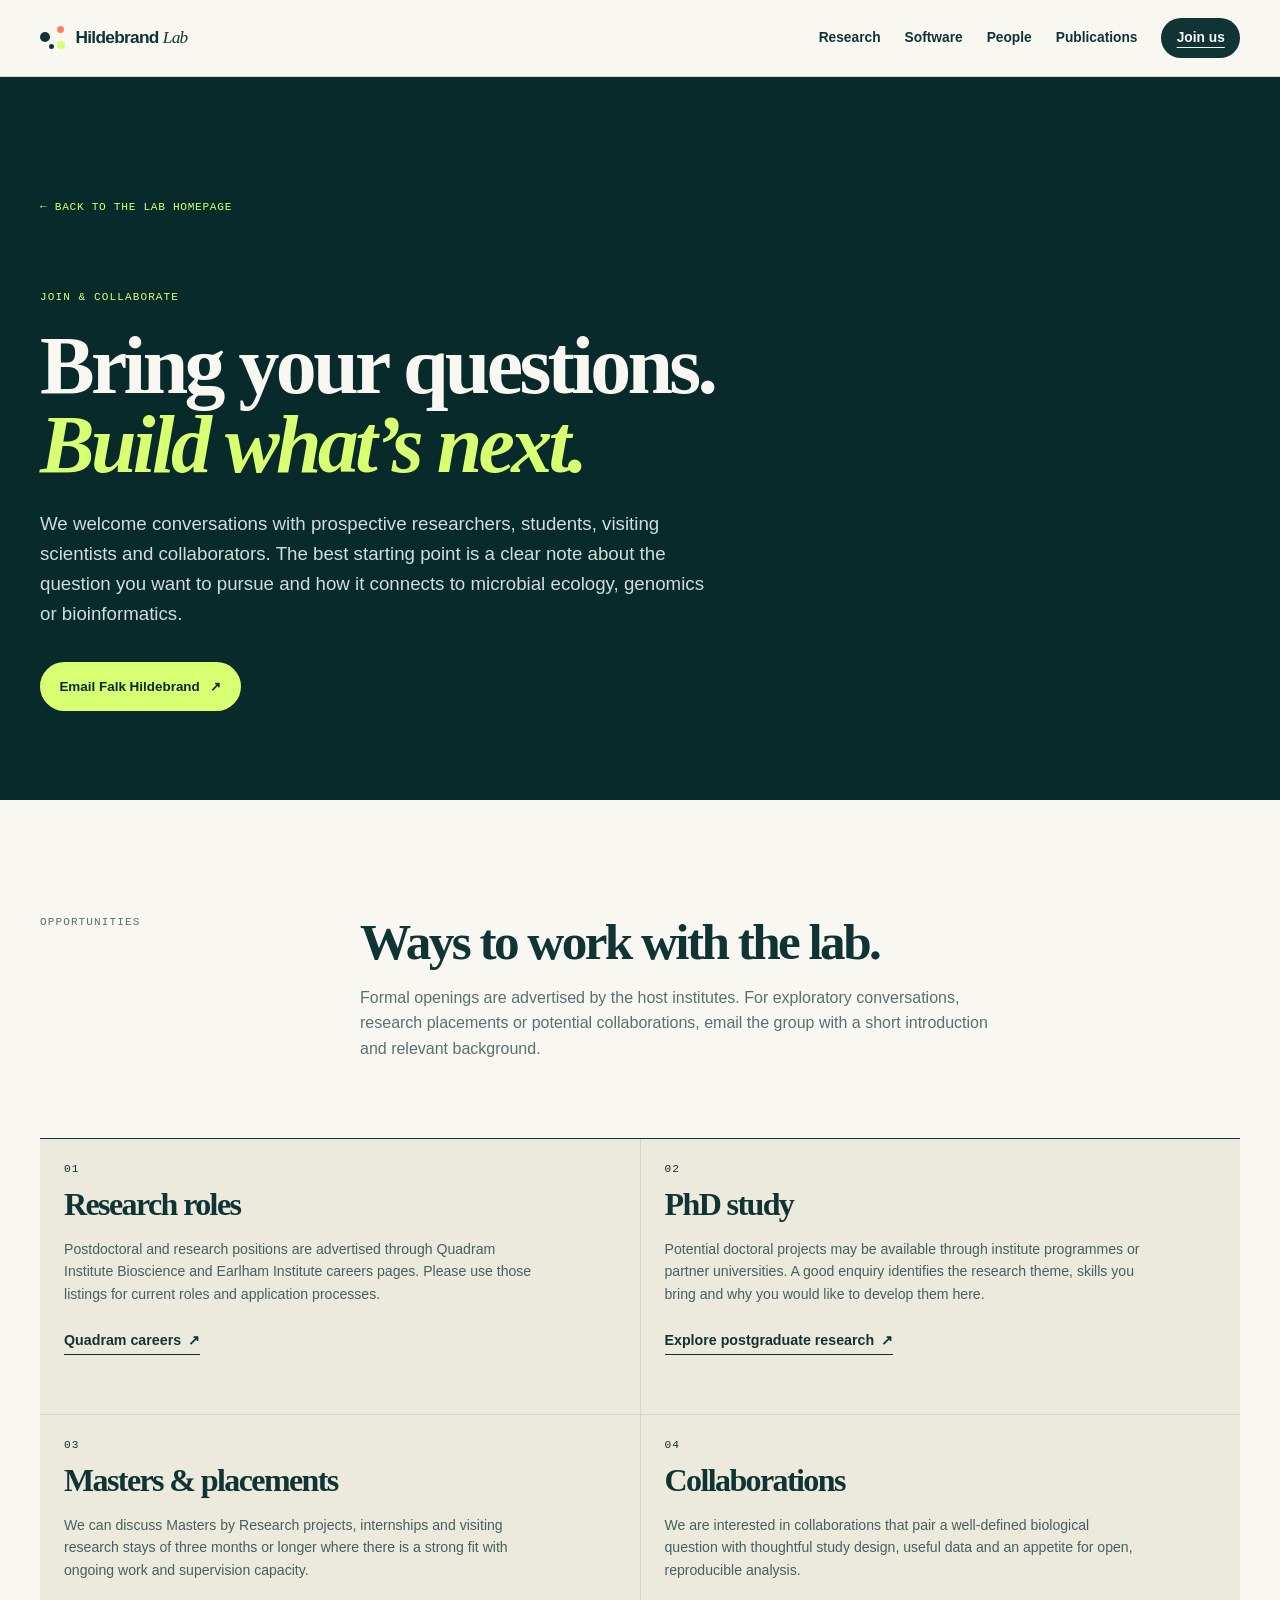
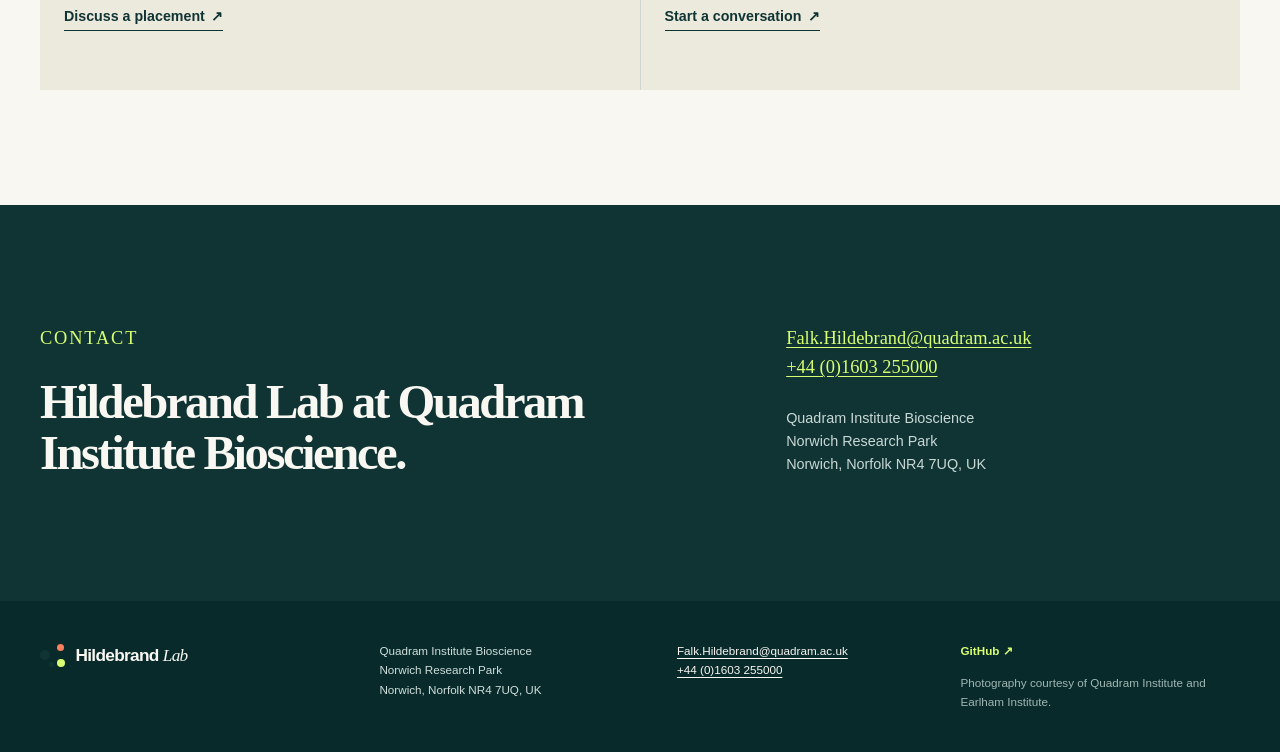
==== join-us.html @ 3f5632e3 "first" ====
<!doctype html>
<html lang="en">
  <head>
    <meta charset="utf-8" />
    <meta name="viewport" content="width=device-width, initial-scale=1" />
    <meta name="description" content="Opportunities and collaboration information for the Hildebrand Lab at Quadram Institute Bioscience." />
    <meta name="theme-color" content="#0b3434" />
    <meta property="og:title" content="Hildebrand Lab | Join us" />
    <meta property="og:description" content="Opportunities and collaboration information for the Hildebrand Lab at Quadram Institute Bioscience." />
    <meta property="og:type" content="website" />
    <meta property="og:image" content="assets/images/og.png" />
    <meta name="twitter:card" content="summary_large_image" />
    <title>Hildebrand Lab | Join us</title>
    <link rel="stylesheet" href="styles.css" />
    <script defer src="script.js"></script>
  </head>
  <body class="detail-page">
    <a class="skip-link" href="#main">Skip to content</a>

    <header class="site-header">
      <div class="shell header-inner">
        <a class="brand" href="index.html" aria-label="Hildebrand Lab, home"><span class="brand-mark" aria-hidden="true"><i></i><i></i><i></i><i></i></span><span>Hildebrand <em>Lab</em></span></a>
        <button class="menu-button" type="button" aria-expanded="false" aria-controls="site-nav"><span class="menu-open">Menu</span><span class="menu-close">Close</span></button>
        <nav class="site-nav" id="site-nav" aria-label="Main navigation"><a href="research.html">Research</a> <a href="software.html">Software</a> <a href="people.html">People</a> <a href="publications.html">Publications</a> <a class="nav-cta" href="join-us.html" aria-current="page">Join us</a></nav>
      </div>
    </header>
    <main id="main">
      <section class="detail-hero" id="top" aria-labelledby="join-page-title">
        <div class="shell"><a class="archive-back" href="index.html">← Back to the lab homepage</a><p class="eyebrow">Join &amp; collaborate</p><h1 id="join-page-title">Bring your questions. <span>Build what’s next.</span></h1><p class="archive-lede">We welcome conversations with prospective researchers, students, visiting scientists and collaborators. The best starting point is a clear note about the question you want to pursue and how it connects to microbial ecology, genomics or bioinformatics.</p><div class="detail-actions"><a class="button button-primary" href="mailto:Falk.Hildebrand@quadram.ac.uk">Email Falk Hildebrand <span aria-hidden="true">↗</span></a></div></div>
      </section>

      <section class="detail-section" aria-labelledby="opportunities-title">
        <div class="shell archive-intro"><p class="section-label">Opportunities</p><div><h2 id="opportunities-title">Ways to work with the lab.</h2><p>Formal openings are advertised by the host institutes. For exploratory conversations, research placements or potential collaborations, email the group with a short introduction and relevant background.</p></div></div>
        <div class="shell opportunity-grid">
          <article><p class="card-number">01</p><h2>Research roles</h2><p>Postdoctoral and research positions are advertised through Quadram Institute Bioscience and Earlham Institute careers pages. Please use those listings for current roles and application processes.</p><a class="text-link" href="https://quadram.ac.uk/careers/" target="_blank" rel="noreferrer">Quadram careers <span aria-hidden="true">↗</span></a></article>
          <article><p class="card-number">02</p><h2>PhD study</h2><p>Potential doctoral projects may be available through institute programmes or partner universities. A good enquiry identifies the research theme, skills you bring and why you would like to develop them here.</p><a class="text-link" href="https://www.earlham.ac.uk/study/postgraduate-research" target="_blank" rel="noreferrer">Explore postgraduate research <span aria-hidden="true">↗</span></a></article>
          <article><p class="card-number">03</p><h2>Masters &amp; placements</h2><p>We can discuss Masters by Research projects, internships and visiting research stays of three months or longer where there is a strong fit with ongoing work and supervision capacity.</p><a class="text-link" href="mailto:Falk.Hildebrand@quadram.ac.uk?subject=Research%20placement%20enquiry">Discuss a placement <span aria-hidden="true">↗</span></a></article>
          <article><p class="card-number">04</p><h2>Collaborations</h2><p>We are interested in collaborations that pair a well-defined biological question with thoughtful study design, useful data and an appetite for open, reproducible analysis.</p><a class="text-link" href="mailto:Falk.Hildebrand@quadram.ac.uk?subject=Collaboration%20enquiry">Start a conversation <span aria-hidden="true">↗</span></a></article>
        </div>
      </section>

      <section class="contact-section" aria-labelledby="contact-title"><div class="shell contact-layout"><div><p class="section-label">Contact</p><h2 id="contact-title">Hildebrand Lab at Quadram Institute Bioscience.</h2></div><div><p><a href="mailto:Falk.Hildebrand@quadram.ac.uk">Falk.Hildebrand@quadram.ac.uk</a><br /><a href="tel:+441603255000">+44 (0)1603 255000</a></p><address>Quadram Institute Bioscience<br />Norwich Research Park<br />Norwich, Norfolk NR4 7UQ, UK</address></div></div></section>
    </main>
    <footer class="site-footer">
      <div class="shell footer-grid">
        <a class="brand" href="index.html" aria-label="Hildebrand Lab, home"><span class="brand-mark" aria-hidden="true"><i></i><i></i><i></i><i></i></span><span>Hildebrand <em>Lab</em></span></a>
        <address>Quadram Institute Bioscience<br />Norwich Research Park<br />Norwich, Norfolk NR4 7UQ, UK</address>
        <div><a href="mailto:Falk.Hildebrand@quadram.ac.uk">Falk.Hildebrand@quadram.ac.uk</a><br /><a href="tel:+441603255000">+44 (0)1603 255000</a></div>
        <div class="footer-meta"><a href="https://github.com/hildebra" target="_blank" rel="noreferrer">GitHub ↗</a><span>Photography courtesy of Quadram Institute and Earlham Institute.</span></div>
      </div>
    </footer>
  </body>
</html>
---- styles.css ----
:root { --ink:#103434; --ink-deep:#082a2a; --paper:#f8f7f2; --lime:#d8ff72; --orange:#ff805e; --sand:#ece9dd; --line:rgba(16,52,52,.17); --muted:#587071; --serif: Georgia, 'Times New Roman', serif; --sans: Arial, Helvetica, sans-serif; --mono: 'Courier New', monospace; }
* { box-sizing:border-box; }
html { scroll-behavior:smooth; }
body { margin:0; background:var(--paper); color:var(--ink); font-family:var(--sans); font-size:16px; line-height:1.6; }
a { color:inherit; text-underline-offset:3px; }
img { display:block; max-width:100%; }
button { font:inherit; }
.shell { width:min(1200px, calc(100% - 64px)); margin-inline:auto; }
.skip-link { position:absolute; z-index:10; left:1rem; top:-4rem; background:var(--lime); color:var(--ink-deep); padding:.75rem 1rem; font-weight:700; }
.skip-link:focus { top:1rem; }
.site-header { position:sticky; top:0; z-index:4; background:rgba(248,247,242,.92); backdrop-filter:blur(12px); border-bottom:1px solid var(--line); }
.header-inner { min-height:76px; display:flex; align-items:center; justify-content:space-between; gap:1rem; }
.brand { display:inline-flex; align-items:center; gap:.65rem; text-decoration:none; font-weight:700; font-size:1.08rem; letter-spacing:-.04em; white-space:nowrap; }
.brand em { font-family:var(--serif); font-weight:500; }
.brand-mark { position:relative; display:block; width:25px; height:25px; }
.brand-mark i { position:absolute; display:block; border-radius:999px; background:var(--ink); }
.brand-mark i:nth-child(1) { width:10px; height:10px; left:0; top:7px; }.brand-mark i:nth-child(2) { width:7px; height:7px; right:1px; top:1px; background:var(--orange); }.brand-mark i:nth-child(3) { width:8px; height:8px; right:0; bottom:1px; background:var(--lime); }.brand-mark i:nth-child(4) { width:5px; height:5px; left:9px; bottom:1px; }
.site-nav { display:flex; align-items:center; gap:1.5rem; font-size:.86rem; font-weight:600; }
.site-nav a { text-decoration:none; }.site-nav a:not(.nav-cta):hover { text-decoration:underline; }
.nav-cta { background:var(--ink); color:var(--paper); padding:.55rem .95rem; border-radius:999px; }.nav-cta:hover { background:#1c5252; }
.menu-button { display:none; border:0; background:none; color:var(--ink); cursor:pointer; font-size:.82rem; font-weight:700; }.menu-close { display:none; }
.hero { position:relative; overflow:hidden; padding:clamp(4.25rem, 9vw, 8.6rem) 0 1.25rem; background:var(--ink-deep); color:var(--paper); }
.hero::before { content:""; position:absolute; width:45vw; height:45vw; max-width:680px; max-height:680px; top:-39vw; right:-14vw; border:1px solid rgba(216,255,114,.25); border-radius:50%; box-shadow:0 0 0 50px rgba(216,255,114,.04),0 0 0 100px rgba(216,255,114,.03),0 0 0 150px rgba(216,255,114,.02); }
.hero-grid { position:relative; display:grid; grid-template-columns:1.08fr .92fr; align-items:center; gap:clamp(2rem, 7vw, 7rem); }
.eyebrow,.section-label { margin:0; font:500 .69rem/1.3 var(--mono); letter-spacing:.1em; text-transform:uppercase; }.eyebrow { color:var(--lime); margin-bottom:1.35rem; }
h1,h2,h3,p { margin-top:0; }h1,h2,h3 { line-height:1.03; letter-spacing:-.045em; }
h1 { max-width:690px; margin-bottom:1.5rem; font:600 clamp(3rem, 5.7vw, 5.85rem)/.98 var(--serif); }h1 span { color:var(--lime); font-style:italic; }
.lede { max-width:620px; margin-bottom:2rem; color:#d0dddc; font-size:clamp(1rem,1.5vw,1.15rem); line-height:1.65; }
.button-row,.join-links { display:flex; flex-wrap:wrap; align-items:center; gap:1.25rem; }
.button { display:inline-flex; align-items:center; justify-content:center; gap:.65rem; min-height:48px; padding:.78rem 1.15rem; border:1px solid transparent; border-radius:999px; text-decoration:none; font-size:.84rem; font-weight:700; transition:transform .2s, background .2s, color .2s; }.button:hover { transform:translateY(-2px); }.button-primary { background:var(--lime); color:var(--ink-deep); }.button-primary:hover { background:#e4ff9d; }.button-dark { background:var(--ink); color:var(--paper); }.button-dark:hover { background:#1c5252; }.button-outline { border-color:var(--ink); color:var(--ink); }.button-outline:hover { background:var(--ink); color:var(--paper); }
.text-link { display:inline-flex; gap:.4rem; align-items:center; text-decoration:none; border-bottom:1px solid currentColor; padding-bottom:2px; font-size:.89rem; font-weight:700; }.text-link:hover { color:var(--orange); }
.hero-visual { position:relative; isolation:isolate; padding:0 2rem 2rem 0; }.hero-visual::before { content:""; position:absolute; z-index:-1; width:70%; height:70%; right:0; bottom:0; background:var(--orange); border-radius:50%; }.hero-visual img { width:100%; aspect-ratio:1/1; object-fit:cover; border-radius:50% 50% 50% 10%; filter:saturate(.75) contrast(1.08); }.image-caption { position:absolute; left:-.5rem; bottom:0; display:flex; align-items:center; gap:.4rem; max-width:208px; color:var(--paper); font:400 .65rem/1.35 var(--mono); text-transform:uppercase; letter-spacing:.07em; }.image-caption span { color:var(--lime); }
.hero-footer { position:relative; display:flex; justify-content:space-between; gap:1rem; padding-top:clamp(3rem,6vw,6rem); color:#b3c8c6; font:500 .61rem/1.3 var(--mono); letter-spacing:.09em; }
.section { padding:clamp(5rem, 10vw, 9rem) 0; }.intro { border-bottom:1px solid var(--line); }.intro-grid { display:grid; grid-template-columns:24% 1fr; gap:2rem; }.section-label { color:var(--muted); }.display-copy { max-width:970px; font:500 clamp(2rem,3.85vw,4.15rem)/1.12 var(--serif); letter-spacing:-.048em; }.intro .text-link { margin-top:.6rem; }
.section-heading { display:grid; grid-template-columns:1fr minmax(250px, .55fr); justify-content:space-between; align-items:end; gap:2rem; margin-bottom:3rem; }.section-heading h2,.software-intro h2,.publications-layout h2,.join-grid h2 { max-width:680px; margin:1rem 0 0; font:600 clamp(2.6rem,4.5vw,4.7rem)/1.02 var(--serif); }.section-heading > p { max-width:390px; margin-bottom:.3rem; color:var(--muted); }
.research-section { background:var(--sand); }.research-grid { display:grid; grid-template-columns:repeat(3,1fr); gap:1rem; }.research-card { min-height:360px; padding:1.5rem; border-radius:1px; overflow:hidden; color:var(--ink-deep); }.research-card h3 { max-width:230px; margin:2.75rem 0 1rem; font:600 2rem/1.03 var(--serif); }.research-card p:not(.card-number) { max-width:325px; font-size:.91rem; line-height:1.6; }.card-number { font:500 .7rem var(--mono); letter-spacing:.1em; }.research-card ul { margin:1.5rem 0 0; padding:0; list-style:none; font:500 .64rem/1.7 var(--mono); letter-spacing:.05em; text-transform:uppercase; }.research-card li { display:flex; align-items:center; gap:.5rem; }.research-card li::before { content:""; width:6px; height:6px; flex:0 0 auto; border-radius:50%; background:currentColor; }.diversity { background:var(--lime); }.evolution { background:var(--orange); }.communities { background:var(--ink); color:var(--paper); }.communities .card-number { color:var(--lime); }.definition { display:flex; gap:1rem; max-width:875px; margin:4rem auto 0; padding:2rem 0 0; border-top:1px solid var(--line); }.definition-mark { color:var(--orange); font:600 4.5rem/.6 var(--serif); }.definition p { margin:0; font:500 1.17rem/1.55 var(--serif); }.definition strong { color:#bd4d33; }
.software-section { background:var(--paper); }.software-layout { display:grid; grid-template-columns:.72fr 1.28fr; gap:clamp(3rem,8vw,9rem); align-items:start; }.software-intro { position:sticky; top:110px; }.software-intro > p:not(.section-label) { max-width:355px; color:var(--muted); margin:1.25rem 0 2rem; }.tool-list { border-top:1px solid var(--ink); }.tool { display:grid; grid-template-columns:48px 1fr auto; gap:1rem; align-items:center; padding:1.3rem .25rem; border-bottom:1px solid var(--line); text-decoration:none; transition:padding .2s, background .2s; }.tool:hover { padding-inline:.8rem; background:#eeeee7; }.tool-index { align-self:start; padding-top:.2rem; color:var(--muted); font:400 .65rem var(--mono); }.tool strong,.tool small { display:block; }.tool strong { font:600 1.35rem/1.15 var(--serif); }.tool small { margin-top:.25rem; color:var(--muted); font-size:.78rem; }.tool b { font-size:1rem; font-weight:500; }
.people-section { background:var(--ink); color:var(--paper); }.people-section .section-label { color:var(--lime); }.people-heading > p { color:#b6ceca; }.people-feature { display:grid; grid-template-columns:minmax(220px,.38fr) 1fr; gap:clamp(2rem,5vw,5rem); align-items:center; max-width:840px; margin:1rem auto 4rem; }.people-feature img { width:min(100%,285px); aspect-ratio:1; object-fit:cover; border-radius:50%; filter:saturate(.75); }.people-feature h3 { margin:1rem 0; font:600 clamp(2.1rem,3.5vw,3.5rem) var(--serif); }.people-feature p:not(.section-label) { max-width:545px; color:#d2e0de; }.people-feature .text-link { color:var(--lime); }.team-grid { display:grid; grid-template-columns:repeat(3,1fr); border-top:1px solid rgba(255,255,255,.25); }.team-grid article { padding:1.45rem 1.25rem 1.5rem 0; border-bottom:1px solid rgba(255,255,255,.2); }.team-grid article:not(:nth-child(3n+1)) { padding-left:1.25rem; border-left:1px solid rgba(255,255,255,.2); }.team-grid h3 { margin-bottom:.5rem; color:var(--lime); font:600 1.23rem/1.13 var(--serif); }.team-grid p { margin:0; color:#c9d7d5; font-size:.79rem; line-height:1.55; }.people-note { margin:2rem 0 0; color:#a8bfbd; font-size:.75rem; }.people-note a { color:var(--lime); }
.publications-section { background:var(--paper); }.publications-layout { display:grid; grid-template-columns:.68fr 1.32fr; gap:clamp(3rem,9vw,10rem); }.muted { max-width:310px; color:var(--muted); }.publications-layout .button { margin-top:1.35rem; }.publication-list { list-style:none; margin:0; padding:0; border-top:1px solid var(--ink); }.publication-list li { display:grid; grid-template-columns:55px 1fr; gap:.5rem; padding:1.35rem 0; border-bottom:1px solid var(--line); }.publication-list span { padding-top:.22rem; color:var(--muted); font:400 .67rem var(--mono); }.publication-list a { position:relative; padding-right:1.75rem; text-decoration:none; font:500 1.05rem/1.45 var(--serif); }.publication-list a:hover { color:#c65336; }.publication-list em { color:var(--muted); font-style:italic; }.publication-list b { position:absolute; right:0; color:var(--orange); font:500 1rem var(--sans); }
.join-section { padding:clamp(4rem,8vw,7rem) 0; background:var(--lime); }.join-grid { display:grid; grid-template-columns:1fr 1fr; gap:3rem; }.join-grid h2 { max-width:520px; }.join-grid > div:nth-child(2)>p:first-child { max-width:460px; font:500 1.25rem/1.5 var(--serif); }.join-links { margin:1.7rem 0; }.join-links .text-link { color:var(--ink); }.join-small { max-width:510px; margin-bottom:0; font-size:.78rem; line-height:1.6; }.join-small a { font-weight:700; }
.site-footer { padding:2.5rem 0; background:var(--ink-deep); color:#d0dfdc; }.site-footer .brand { color:var(--paper); }.footer-grid { display:grid; grid-template-columns:1.1fr .95fr .9fr 1fr; align-items:start; gap:2rem; font-size:.73rem; line-height:1.65; }.footer-grid address { font-style:normal; }.footer-grid a { color:var(--paper); }.footer-meta { display:flex; flex-direction:column; gap:.8rem; color:#a1b7b3; }.footer-meta a { color:var(--lime); font-weight:700; text-decoration:none; }
@media (max-width: 800px) { .shell{width:min(100% - 40px, 650px)}.header-inner{min-height:67px}.menu-button{display:block}.site-nav{display:none;position:absolute;top:67px;left:0;right:0;padding:1.25rem calc((100% - min(100% - 40px, 650px))/2) 1.65rem;background:var(--paper);border-bottom:1px solid var(--line);box-shadow:0 12px 16px rgba(8,42,42,.08);flex-direction:column;align-items:flex-start;gap:1rem}.site-nav.is-open{display:flex}.site-nav .nav-cta{margin-top:.3rem}.menu-button[aria-expanded="true"] .menu-open{display:none}.menu-button[aria-expanded="true"] .menu-close{display:inline}.hero{padding-top:4rem}.hero-grid,.intro-grid,.software-layout,.publications-layout,.join-grid{grid-template-columns:1fr}.hero-grid{gap:3rem}.hero-visual{max-width:440px;justify-self:center;width:85%;}.hero-footer{display:grid;grid-template-columns:1fr 1fr;gap:.8rem;padding-top:3rem}.intro-grid{gap:1.5rem}.section-heading{grid-template-columns:1fr;gap:1rem;margin-bottom:2.3rem}.research-grid{grid-template-columns:1fr}.research-card{min-height:0}.research-card h3{margin-top:1.7rem}.software-intro{position:static}.team-grid{grid-template-columns:1fr 1fr}.team-grid article:not(:nth-child(3n+1)){padding-left:0;border-left:0}.team-grid article:nth-child(even){padding-left:1rem;border-left:1px solid rgba(255,255,255,.2)}.people-feature{grid-template-columns:150px 1fr;gap:1.5rem}.footer-grid{grid-template-columns:1fr 1fr}.definition{margin-top:3rem}.publications-layout{gap:2.5rem} }
@media (max-width: 500px) { body{font-size:15px}.shell{width:calc(100% - 32px)}.hero{padding-top:3.1rem}h1{font-size:3rem}.hero-visual{width:100%;padding-right:1rem}.hero-footer{grid-template-columns:1fr}.section{padding:4.3rem 0}.display-copy{font-size:2rem}.people-feature{grid-template-columns:1fr}.people-feature img{width:155px}.team-grid{grid-template-columns:1fr}.team-grid article:nth-child(even){padding-left:0;border-left:0}.publication-list li{grid-template-columns:43px 1fr}.publication-list a{font-size:1rem}.footer-grid{grid-template-columns:1fr;gap:1rem}.join-grid{gap:1.5rem} }
@media (prefers-reduced-motion: reduce) { html{scroll-behavior:auto}.button,.tool{transition:none} }


/* Publication archive */
.publication-actions { display:flex; flex-wrap:wrap; align-items:center; gap:1.25rem; margin-top:1.35rem; }
.publication-actions .button { margin-top:0; }
.archive-hero { padding:clamp(4.4rem,9vw,8rem) 0 clamp(3.5rem,7vw,6.3rem); background:var(--ink-deep); color:var(--paper); }
.archive-back { display:inline-flex; margin-bottom:clamp(3rem,6vw,5rem); color:var(--lime); font:500 .7rem var(--mono); letter-spacing:.06em; text-decoration:none; text-transform:uppercase; }
.archive-back:hover { color:var(--paper); }
.archive-hero h1 { max-width:810px; margin:0 0 1.5rem; font:600 clamp(3.2rem,6.4vw,6.5rem)/.97 var(--serif); }
.archive-hero h1 span { color:var(--lime); font-style:italic; }
.archive-lede { max-width:665px; color:#cfdddb; font-size:clamp(1rem,1.55vw,1.17rem); }
.archive-stats { display:flex; flex-wrap:wrap; gap:2.2rem; margin-top:3rem; padding-top:1.2rem; border-top:1px solid rgba(255,255,255,.25); color:#bbcfcc; font:500 .68rem var(--mono); letter-spacing:.08em; text-transform:uppercase; }
.archive-stats b { display:block; margin-bottom:.15rem; color:var(--lime); font:600 1.45rem var(--serif); letter-spacing:0; }
.archive-section { padding-top:clamp(4.5rem,8vw,7rem); }
.archive-intro { display:grid; grid-template-columns:24% 1fr; gap:2rem; margin-bottom:clamp(3rem,6vw,5rem); }
.archive-intro h2 { max-width:780px; margin:0 0 1rem; font:600 clamp(2.4rem,4vw,4.1rem)/1.04 var(--serif); letter-spacing:-.05em; }
.archive-intro div > p { max-width:635px; margin:0; color:var(--muted); }
.archive-list { display:grid; grid-template-columns:repeat(2,minmax(0,1fr)); gap:1.2rem; }
.publication-card { display:grid; grid-template-columns:155px 1fr; gap:1.35rem; align-items:start; min-height:265px; padding:1.25rem; background:#efeee6; border-top:2px solid var(--ink); }
.publication-content h2 { margin:.65rem 0 .6rem; font:600 clamp(1.35rem,2.1vw,1.8rem)/1.13 var(--serif); letter-spacing:-.04em; }
.publication-content h2 a { text-decoration:none; }.publication-content h2 a:hover { color:#b94f36; }.publication-content h2 b { color:var(--orange); font:500 .86em var(--sans); }
.pub-kicker { margin:0; color:var(--muted); font:500 .61rem/1.4 var(--mono); letter-spacing:.07em; text-transform:uppercase; }.pub-kicker span { color:#bd4e35; }
.pub-authors { margin:0 0 .6rem; color:#4e6565; font-size:.72rem; line-height:1.45; }.publication-content > p:last-child { margin-bottom:0; font-size:.78rem; line-height:1.58; }
.concept { position:relative; display:flex; align-items:center; justify-content:center; min-height:200px; overflow:hidden; background:var(--ink); color:var(--paper); isolation:isolate; }.concept::before,.concept::after,.concept span { content:""; position:absolute; display:block; }.concept figcaption { position:absolute; z-index:3; left:.65rem; right:.65rem; bottom:.55rem; color:#c6d8d5; font:500 .53rem/1.35 var(--mono); letter-spacing:.04em; text-align:center; text-transform:uppercase; }.concept-signatures::before { width:105px; height:105px; border-radius:50%; border:1px solid var(--lime); box-shadow:25px -34px 0 -9px var(--orange),-43px 28px 0 -18px var(--lime); }.concept-signatures::after { width:2px; height:112px; background:var(--lime); transform:rotate(45deg); }.concept-signatures span { width:19px; height:19px; border-radius:50%; background:var(--lime); }.concept-signatures span:nth-of-type(1){transform:translate(-35px,-28px)}.concept-signatures span:nth-of-type(2){transform:translate(34px,-18px);background:var(--orange)}.concept-signatures span:nth-of-type(3){transform:translate(18px,37px);background:#8fc9c0}.concept-signatures span:nth-of-type(4){transform:translate(-36px,31px);background:#f8f7f2}
.concept-taxonomy::before { width:85px; height:2px; background:var(--lime); box-shadow:0 -27px 0 var(--orange),0 27px 0 #8fc9c0,0 54px 0 #f8f7f2; }.concept-taxonomy::after { width:2px; height:145px; background:rgba(255,255,255,.35); }.concept-taxonomy span { width:13px; height:13px; border-radius:50%; background:var(--paper); transform:translateX(-35px); }.concept-taxonomy span:nth-of-type(2){transform:translate(-12px,-27px);background:var(--orange)}.concept-taxonomy span:nth-of-type(3){transform:translate(18px,27px);background:var(--lime)}.concept-taxonomy span:nth-of-type(4){transform:translate(38px,54px);background:#8fc9c0}
.concept-adhesion::before { width:95px; height:50px; border-radius:50px; background:var(--orange); transform:rotate(-18deg); }.concept-adhesion::after { width:130px; height:1px; background:var(--lime); transform:rotate(12deg); box-shadow:0 24px 0 rgba(216,255,114,.7),0 -24px 0 rgba(216,255,114,.5); }.concept-adhesion span { width:9px; height:9px; border-radius:50%; background:var(--paper); }.concept-adhesion span:nth-of-type(1){transform:translate(-10px,-11px)}.concept-adhesion span:nth-of-type(2){transform:translate(12px,3px)}.concept-adhesion span:nth-of-type(3){transform:translate(-34px,9px)}
.concept-network::before { width:100px; height:100px; border:1px solid rgba(216,255,114,.55); border-radius:50%; }.concept-network::after { width:116px; height:2px; background:var(--orange); transform:rotate(-35deg); box-shadow:0 0 0 0 var(--orange); }.concept-network span { width:20px; height:20px; border-radius:50%; background:var(--lime); }.concept-network span:nth-of-type(1){transform:translate(-42px,-35px)}.concept-network span:nth-of-type(2){transform:translate(41px,-22px);background:var(--orange)}.concept-network span:nth-of-type(3){transform:translate(-16px,39px);background:#8fc9c0}.concept-network span:nth-of-type(4){transform:translate(39px,40px);background:var(--paper)}
.concept-guilds::before { width:106px; height:106px; border:1px solid rgba(255,255,255,.35); border-radius:50%; }.concept-guilds span { width:32px; height:32px; border-radius:50%; background:var(--lime); }.concept-guilds span:nth-of-type(1){transform:translate(-35px,-24px)}.concept-guilds span:nth-of-type(2){transform:translate(29px,-29px);background:var(--orange)}.concept-guilds span:nth-of-type(3){transform:translate(-34px,33px);background:#8fc9c0}.concept-guilds span:nth-of-type(4){transform:translate(32px,30px);background:var(--paper)}.concept-guilds span:nth-of-type(5){transform:translate(0,3px);background:#f7c663}
.concept-pipeline::before { width:138px; height:2px; background:var(--lime); }.concept-pipeline::after { right:21px; border:8px solid transparent; border-left-color:var(--lime); }.concept-pipeline span { width:22px; height:22px; background:var(--orange); }.concept-pipeline span:nth-of-type(1){transform:translate(-47px);border-radius:50%}.concept-pipeline span:nth-of-type(2){transform:translate(-15px);background:#8fc9c0}.concept-pipeline span:nth-of-type(3){transform:translate(18px);border-radius:50%;background:var(--paper)}.concept-pipeline span:nth-of-type(4){transform:translate(48px);background:var(--lime)}
.concept-resolution::before { width:122px; height:122px; border:1px solid var(--lime); border-radius:50%; box-shadow:0 0 0 18px transparent,0 0 0 19px rgba(216,255,114,.5),0 0 0 38px transparent,0 0 0 39px rgba(216,255,114,.22); }.concept-resolution::after { width:16px; height:16px; border-radius:50%; background:var(--orange); }.concept-resolution span { width:7px; height:7px; border-radius:50%; background:var(--paper); }.concept-resolution span:nth-of-type(1){transform:translate(-39px,-17px)}.concept-resolution span:nth-of-type(2){transform:translate(33px,20px);background:var(--lime)}.concept-resolution span:nth-of-type(3){transform:translate(12px,-40px);background:#8fc9c0}
.concept-dispersal::before { width:135px; height:1px; background:var(--lime); transform:rotate(-26deg); box-shadow:0 26px 0 rgba(216,255,114,.6); }.concept-dispersal::after { width:18px; height:18px; border:6px solid var(--orange); border-radius:50%; transform:translate(-38px,-27px); }.concept-dispersal span { width:20px; height:20px; border:5px solid var(--paper); border-radius:50%; }.concept-dispersal span:nth-of-type(1){transform:translate(35px,-31px)}.concept-dispersal span:nth-of-type(2){transform:translate(-26px,25px);border-color:var(--lime)}.concept-dispersal span:nth-of-type(3){transform:translate(47px,30px);border-color:#8fc9c0}.concept-dispersal span:nth-of-type(4){transform:translate(-55px,-4px);border-color:#f7c663}
.concept-lifespan::before { width:130px; height:61px; border:2px solid var(--lime); border-left:0; border-bottom:0; border-radius:0 80px 0 0; transform:translate(-8px,10px) rotate(-8deg); }.concept-lifespan::after { width:145px; height:1px; background:rgba(255,255,255,.5); transform:translateY(37px); }.concept-lifespan span { width:9px; height:9px; border-radius:50%; background:var(--orange); }.concept-lifespan span:nth-of-type(1){transform:translate(-52px,34px)}.concept-lifespan span:nth-of-type(2){transform:translate(-4px,3px);background:var(--lime)}.concept-lifespan span:nth-of-type(3){transform:translate(54px,-28px);background:#8fc9c0}
.concept-bag::before { width:42px; height:42px; border-radius:50%; background:var(--orange); box-shadow:-44px -26px 0 -5px var(--lime),-46px 29px 0 -7px #8fc9c0; transform:translate(-31px); }.concept-bag::after { width:2px; height:113px; background:var(--paper); }.concept-bag span { width:31px; height:31px; border:2px solid var(--lime); border-radius:8px; }.concept-bag span:nth-of-type(1){transform:translate(38px,-34px)}.concept-bag span:nth-of-type(2){transform:translate(39px,5px);border-color:var(--orange)}.concept-bag span:nth-of-type(3){transform:translate(39px,43px);border-color:#8fc9c0}
.archive-cta { padding:clamp(4rem,7vw,6.5rem) 0; background:var(--lime); color:var(--ink-deep); }.archive-cta-layout { display:grid; grid-template-columns:1fr 1fr; gap:3rem; }.archive-cta h2 { max-width:510px; margin:1rem 0 0; font:600 clamp(2.35rem,4vw,4rem)/1.03 var(--serif); letter-spacing:-.05em; }.archive-cta-layout > div:last-child > p { max-width:465px; font:500 1.12rem/1.55 var(--serif); }.archive-cta .button { margin-top:.7rem; }
@media (max-width: 950px) { .archive-list { grid-template-columns:1fr; }.publication-card { grid-template-columns:180px 1fr; }.concept { min-height:220px; } }
@media (max-width: 800px) { .archive-intro,.archive-cta-layout { grid-template-columns:1fr; }.archive-intro { gap:1.4rem; }.archive-cta-layout { gap:1.5rem; }.publication-card { grid-template-columns:145px 1fr; min-height:0; }.concept { min-height:200px; } }
@media (max-width: 560px) { .archive-stats { gap:1rem 1.5rem; }.publication-card { grid-template-columns:1fr; }.concept { min-height:180px; }.publication-content h2 { font-size:1.55rem; }.publication-actions { align-items:flex-start; flex-direction:column; gap:1rem; } }

/* Detail pages and portrait-led people section */
.site-nav a[aria-current="page"] { text-decoration:underline; text-decoration-thickness:1px; text-underline-offset:5px; }
.section-more { display:inline-flex; align-items:center; gap:.45rem; margin-top:1.65rem; color:var(--ink); font:700 .81rem var(--sans); text-decoration:none; border-bottom:1px solid currentColor; padding-bottom:2px; }
.section-more:hover { color:#bd4e35; }
.research-card { display:block; text-decoration:none; transition:transform .2s, box-shadow .2s; }
.research-card:hover { transform:translateY(-4px); box-shadow:0 9px 0 rgba(8,42,42,.13); }
.people-section .team-grid { grid-template-columns:repeat(5, minmax(0,1fr)); gap:1px; border:0; background:rgba(255,255,255,.24); }
.people-section .member-card { display:flex; flex-direction:column; padding:0; border:0; background:var(--ink-deep); min-width:0; }
.people-section .member-card:not(:nth-child(3n+1)) { padding-left:0; border-left:0; }
.member-card img { width:100%; aspect-ratio:1/.92; object-fit:cover; object-position:center top; filter:saturate(.78) contrast(1.02); }
.member-card > div { display:flex; min-height:145px; flex-direction:column; padding:1rem .9rem 1.15rem; }
.people-section .member-card h3 { margin:.38rem 0 .52rem; color:var(--paper); font:600 1.24rem/1.05 var(--serif); }
.people-section .member-card p { margin:0; color:#c9d7d5; font-size:.75rem; line-height:1.5; }
.member-card .member-role { color:var(--lime); font:500 .58rem/1.3 var(--mono); letter-spacing:.08em; text-transform:uppercase; }
.people-section .member-card.is-pi .member-role { color:var(--orange); }
.people-footer { display:flex; align-items:flex-start; justify-content:space-between; gap:2rem; margin-top:1.4rem; }
.people-footer .section-more { margin-top:.35rem; color:var(--lime); }
.people-note { max-width:485px; margin:0; text-align:right; }
.detail-hero { padding:clamp(4.4rem,9vw,8rem) 0 clamp(3.8rem,7vw,6.4rem); background:var(--ink-deep); color:var(--paper); }
.detail-hero h1 { max-width:825px; margin:0 0 1.5rem; font:600 clamp(3.2rem,6.4vw,6.5rem)/.97 var(--serif); }
.detail-hero h1 span { color:var(--lime); font-style:italic; }
.detail-jump { display:flex; flex-wrap:wrap; gap:.65rem; margin-top:2.25rem; }
.detail-jump a { border:1px solid rgba(255,255,255,.35); border-radius:999px; color:var(--paper); padding:.48rem .78rem; font:600 .69rem var(--mono); letter-spacing:.04em; text-decoration:none; text-transform:uppercase; }
.detail-jump a:hover { background:var(--lime); border-color:var(--lime); color:var(--ink-deep); }
.detail-actions { margin-top:2.1rem; }
.detail-section { padding:clamp(4.7rem,9vw,7.8rem) 0; }
.detail-overview { background:var(--sand); }
.detail-split { display:grid; grid-template-columns:1fr minmax(290px,.82fr); align-items:center; gap:clamp(2.5rem,7vw,7rem); }
.detail-split h2,.theme-layout h2,.tool-detail-card h2,.opportunity-grid h2,.contact-layout h2 { margin:1rem 0 1.2rem; font:600 clamp(2.3rem,3.8vw,3.8rem)/1.05 var(--serif); letter-spacing:-.05em; }
.detail-split > div > p:not(.section-label) { max-width:620px; color:#3f5d5d; }
.detail-image { position:relative; margin:0; padding:0 1.1rem 1.1rem 0; }
.detail-image::after { content:""; position:absolute; z-index:0; right:0; bottom:0; width:73%; height:74%; background:var(--orange); }
.detail-image img { position:relative; z-index:1; width:100%; min-height:280px; object-fit:cover; background:var(--ink); }
.detail-image figcaption { position:relative; z-index:1; margin-top:.8rem; color:var(--muted); font:500 .64rem/1.4 var(--mono); letter-spacing:.04em; }
.theme-section { scroll-margin-top:76px; }
.theme-diversity { background:var(--lime); }.theme-evolution { background:var(--orange); }.theme-communities { background:var(--ink); color:var(--paper); }
.theme-layout { display:grid; grid-template-columns:90px minmax(0,1fr) minmax(205px,.36fr); gap:clamp(1.5rem,4vw,4rem); align-items:start; }
.theme-number { padding-top:.15rem; font:500 1rem var(--mono); }.theme-communities .theme-number,.theme-communities .section-label { color:var(--lime); }
.theme-layout h2 { max-width:660px; }
.theme-layout > div:nth-child(2) > p:not(.section-label) { max-width:675px; }
.theme-aside { margin-top:1rem; padding-top:1rem; border-top:1px solid currentColor; }
.theme-aside h3 { margin:0 0 .9rem; font:600 1.05rem var(--sans); letter-spacing:-.025em; }.theme-aside ul { margin:0; padding:0; list-style:none; }.theme-aside li { padding:.48rem 0; border-bottom:1px solid rgba(16,52,52,.25); font-size:.79rem; }.theme-communities .theme-aside li { border-color:rgba(255,255,255,.25); }
.tool-detail-grid { display:grid; grid-template-columns:repeat(2,minmax(0,1fr)); gap:1px; background:var(--line); border-top:1px solid var(--ink); }
.tool-detail-card { min-height:285px; padding:1.5rem; background:var(--paper); }.tool-detail-card h2 { margin:.8rem 0 1rem; font-size:2rem; }.tool-detail-card > p:not(.card-number) { max-width:490px; color:#466060; font-size:.87rem; }.tool-detail-card .text-link { margin-top:.6rem; }
.older-software-section { background:var(--sand); }.older-tool-grid { background:rgba(16,52,52,.22); }.older-tool-grid .tool-detail-card { min-height:245px; background:#f1f0e9; }.older-tool-grid .card-number { color:#8b604a; } .pipelines-section { background:var(--ink); color:var(--paper); }.pipelines-section .archive-intro .section-label { color:var(--lime); }.pipelines-section .archive-intro div > p { color:#bdd0cd; }.pipeline-grid { background:rgba(255,255,255,.24); border-color:rgba(255,255,255,.3); }.pipeline-grid .tool-detail-card { min-height:325px; background:var(--ink-deep); }.pipeline-grid .tool-detail-card h2 { color:var(--paper); }.pipeline-grid .tool-detail-card > p:not(.card-number) { color:#c9d7d5; }.pipeline-grid .card-number { color:var(--lime); }.pipeline-grid .text-link { color:var(--lime); }.pipeline-grid .tool-stat { color:var(--orange); }.tool-detail-card:last-child { grid-column:auto; } .tool-stat { margin:1rem 0 -.1rem; color:#a6412c; font:600 .62rem/1.35 var(--mono); letter-spacing:.055em; text-transform:uppercase; } .tool-stat-low { display:none; }.tool-stat-unavailable { color:var(--muted); letter-spacing:.035em; text-transform:none; } .pipeline-grid .tool-stat-unavailable { color:#bdd0cd; }
.people-page-section { background:var(--ink); color:var(--paper); }.people-page-section .archive-intro .section-label { color:var(--lime); }.people-page-section .archive-intro div > p { color:#bdd0cd; }
.team-grid-full { grid-template-columns:repeat(4,minmax(0,1fr)); gap:1px; border:0; background:rgba(255,255,255,.25); }.team-grid-full .member-card { display:flex; flex-direction:column; padding:0; border:0; background:var(--ink-deep); min-width:0; }.team-grid-full .member-card:not(:nth-child(3n+1)) { padding-left:0; border-left:0; }.team-grid-full .member-card > div { min-height:188px; }.team-grid-full .member-card h3 { margin:.42rem 0 .55rem; color:var(--paper); font:600 1.35rem/1.05 var(--serif); }.team-grid-full .member-card p { margin:0; color:#c9d7d5; font-size:.78rem; line-height:1.52; }.team-grid-full .member-card .member-role { color:var(--lime); }.team-grid-full .member-card.is-pi .member-role { color:var(--orange); }.member-link { display:inline-block; margin-top:auto; padding-top:.95rem; color:var(--lime); font-size:.71rem; font-weight:700; text-decoration:none; }
.detail-cta { padding:clamp(4.3rem,7vw,6.5rem) 0; background:var(--lime); color:var(--ink-deep); }.detail-cta-layout { display:grid; grid-template-columns:1fr 1fr; gap:3rem; }.detail-cta h2 { max-width:530px; margin:1rem 0 0; font:600 clamp(2.35rem,4vw,4rem)/1.03 var(--serif); letter-spacing:-.05em; }.detail-cta-layout > div:last-child > p { max-width:475px; font:500 1.12rem/1.55 var(--serif); }
.opportunity-grid { display:grid; grid-template-columns:repeat(2,minmax(0,1fr)); gap:1px; background:var(--line); border-top:1px solid var(--ink); }.opportunity-grid article { min-height:275px; padding:1.5rem; background:var(--sand); }.opportunity-grid h2 { margin:.8rem 0 1rem; font-size:2rem; }.opportunity-grid article > p:not(.card-number) { max-width:480px; color:#466060; font-size:.88rem; }.opportunity-grid .text-link { margin-top:.6rem; }
.contact-section { padding:clamp(4.5rem,8vw,7rem) 0; background:var(--ink); color:var(--paper); }.contact-layout { display:grid; grid-template-columns:1fr minmax(250px,.65fr); gap:3rem; }.contact-layout .section-label { color:var(--lime); }.contact-layout h2 { max-width:630px; }.contact-layout p { margin:1rem 0 1.5rem; font:500 1.15rem/1.6 var(--serif); }.contact-layout a { color:var(--lime); }.contact-layout address { color:#c8d8d5; font-size:.9rem; font-style:normal; }
@media (max-width: 980px) { .people-section .team-grid { grid-template-columns:repeat(3,minmax(0,1fr)); }.team-grid-full { grid-template-columns:repeat(3,minmax(0,1fr)); }.theme-layout { grid-template-columns:55px minmax(0,1fr); }.theme-aside { grid-column:2; max-width:500px; }.tool-detail-grid,.opportunity-grid { grid-template-columns:1fr; }.tool-detail-card:last-child { grid-column:auto; } }
@media (max-width: 800px) { .detail-split,.detail-cta-layout,.contact-layout { grid-template-columns:1fr; }.detail-split { gap:2rem; }.theme-layout { grid-template-columns:1fr; gap:1.25rem; }.theme-number { font-size:.8rem; }.theme-aside { grid-column:auto; }.people-section .team-grid,.team-grid-full { grid-template-columns:repeat(2,minmax(0,1fr)); }.people-footer { flex-direction:column; gap:1rem; }.people-note { text-align:left; }.member-card > div { min-height:0; }.team-grid-full .member-card > div { min-height:0; }.detail-cta-layout { gap:1.5rem; }.contact-layout { gap:1.5rem; } }
@media (max-width: 500px) { .detail-hero { padding-top:3.3rem; }.detail-hero h1 { font-size:3.05rem; }.detail-jump { display:grid; grid-template-columns:1fr; }.detail-jump a { text-align:center; }.people-section .team-grid,.team-grid-full { grid-template-columns:1fr; }.member-card img { aspect-ratio:1.2/1; }.tool-detail-card,.opportunity-grid article { min-height:0; }.detail-split h2,.theme-layout h2,.tool-detail-card h2,.opportunity-grid h2,.contact-layout h2 { font-size:2.1rem; } }

/* Official profiles and research/news highlights */
.member-links { display:flex; flex-wrap:wrap; gap:.8rem; margin-top:auto; padding-top:.95rem; }
.member-links .member-link { margin:0; padding:0; }
.lab-news-section { padding:clamp(4.7rem,9vw,7.8rem) 0; background:var(--paper); }
.news-grid { display:grid; grid-template-columns:repeat(2,minmax(0,1fr)); gap:1px; border-top:1px solid var(--ink); background:var(--line); }
.news-card { min-height:250px; padding:1.5rem; background:var(--sand); }
.news-meta { margin:0; color:var(--muted); font:500 .62rem/1.35 var(--mono); letter-spacing:.07em; text-transform:uppercase; }
.news-card h3 { max-width:475px; margin:1.15rem 0 .8rem; font:600 clamp(1.45rem,2.2vw,2rem)/1.12 var(--serif); letter-spacing:-.035em; }
.news-card h3 a { text-decoration:none; }.news-card h3 a:hover { color:#bd4e35; }.news-card h3 span { color:var(--orange); font:500 .8em var(--sans); }
.news-card > p:last-child { max-width:475px; margin-bottom:0; color:#466060; font-size:.84rem; line-height:1.55; }
@media (max-width: 800px) { .news-grid { grid-template-columns:1fr; }.news-card { min-height:0; } }

/* People overview, member status and portrait framing */
.people-overview { max-width:965px; margin-top:1.15rem; padding:clamp(2rem,4vw,3.8rem); background:var(--ink-deep); border-left:1px solid rgba(216,255,114,.55); }
.people-section .people-overview .display-copy { max-width:765px; margin:0; color:var(--paper); font-size:clamp(2rem,3.75vw,3.85rem); }
.people-overview-footer { display:flex; align-items:center; justify-content:space-between; gap:2rem; margin-top:2.3rem; padding-top:1.25rem; border-top:1px solid rgba(255,255,255,.22); }
.people-overview-footer p { max-width:410px; margin:0; color:#bdd0cd; font-size:.79rem; line-height:1.55; }
.people-overview-footer p a { color:var(--lime); font-weight:700; }
.member-card img.portrait-hajra { object-position:50% 37%; }
.member-card img.portrait-shijia { object-position:50% 54%; }
.member-card img.portrait-kaden { object-position:50% 29%; }
.former-members-section { background:var(--sand); }
.team-grid-former { grid-template-columns:repeat(3,minmax(0,1fr)); max-width:none; gap:1px; border:0; background:var(--line); }
.team-grid-former .member-card { display:grid; grid-template-columns:76px minmax(0,1fr); align-items:start; min-height:130px; padding:1rem; border:0; background:var(--paper); min-width:0; }
.team-grid-former .member-card:not(:nth-child(3n+1)) { padding-left:1rem; border-left:0; }
.team-grid-former .member-card img { width:76px; height:76px; min-height:76px; aspect-ratio:1; border-radius:50%; object-position:center top; }
.team-grid-former .member-card > div { min-height:0; padding:0 0 0 .9rem; }
.team-grid-former .member-card h3 { margin:.32rem 0 .45rem; color:var(--ink); font:600 1.2rem/1.06 var(--serif); }
.team-grid-former .member-card p { margin:0; color:#466060; font-size:.74rem; line-height:1.48; }
.team-grid-former .member-card .member-role { color:#a6412c; }
@media (max-width: 980px) { .team-grid-former { grid-template-columns:repeat(2,minmax(0,1fr)); } }
@media (max-width: 800px) { .people-overview-footer { flex-direction:column; align-items:flex-start; gap:1.35rem; }.team-grid-former .member-card { grid-template-columns:68px minmax(0,1fr); padding:.9rem; }.team-grid-former .member-card:not(:nth-child(3n+1)) { padding-left:.9rem; }.team-grid-former .member-card img { width:68px; height:68px; min-height:68px; }.team-grid-former .member-card > div { padding-left:.8rem; } }
@media (max-width: 500px) { .people-overview { padding:1.5rem; }.team-grid-former { grid-template-columns:1fr; }.team-grid-former .member-card { grid-template-columns:64px minmax(0,1fr); min-height:0; }.team-grid-former .member-card img { width:64px; height:64px; min-height:64px; }.team-grid-former .member-card > div { padding-left:.8rem; } }

/* Curated reading list */
.reading-group + .reading-group { margin-top:clamp(3.4rem,6vw,5.5rem); }
.reading-group-heading { display:grid; grid-template-columns:24% 1fr; gap:2rem; margin-bottom:1.55rem; }
.reading-group-heading h3 { margin:0 0 .55rem; font:600 clamp(2rem,3vw,3rem)/1.06 var(--serif); letter-spacing:-.045em; }
.reading-group-heading p:not(.section-label) { grid-column:2; max-width:585px; margin:0; color:var(--muted); font-size:.88rem; }
.news-grid-featured .news-card { background:var(--ink); }.news-grid-featured .news-meta { color:var(--lime); }.news-grid-featured .news-card h3 a { color:var(--paper); }.news-grid-featured .news-card h3 a:hover { color:var(--lime); }.news-grid-featured .news-card > p:last-child { color:#c7d9d6; }
@media (max-width: 800px) { .reading-group-heading { grid-template-columns:1fr; gap:.6rem; }.reading-group-heading p:not(.section-label) { grid-column:auto; } }

/* A focused methods snapshot keeps the landing page lighter than the full software catalogue. */
.software-section { padding:clamp(3.9rem,7vw,6.4rem) 0; }
.software-section .tool { padding-block:1rem; }
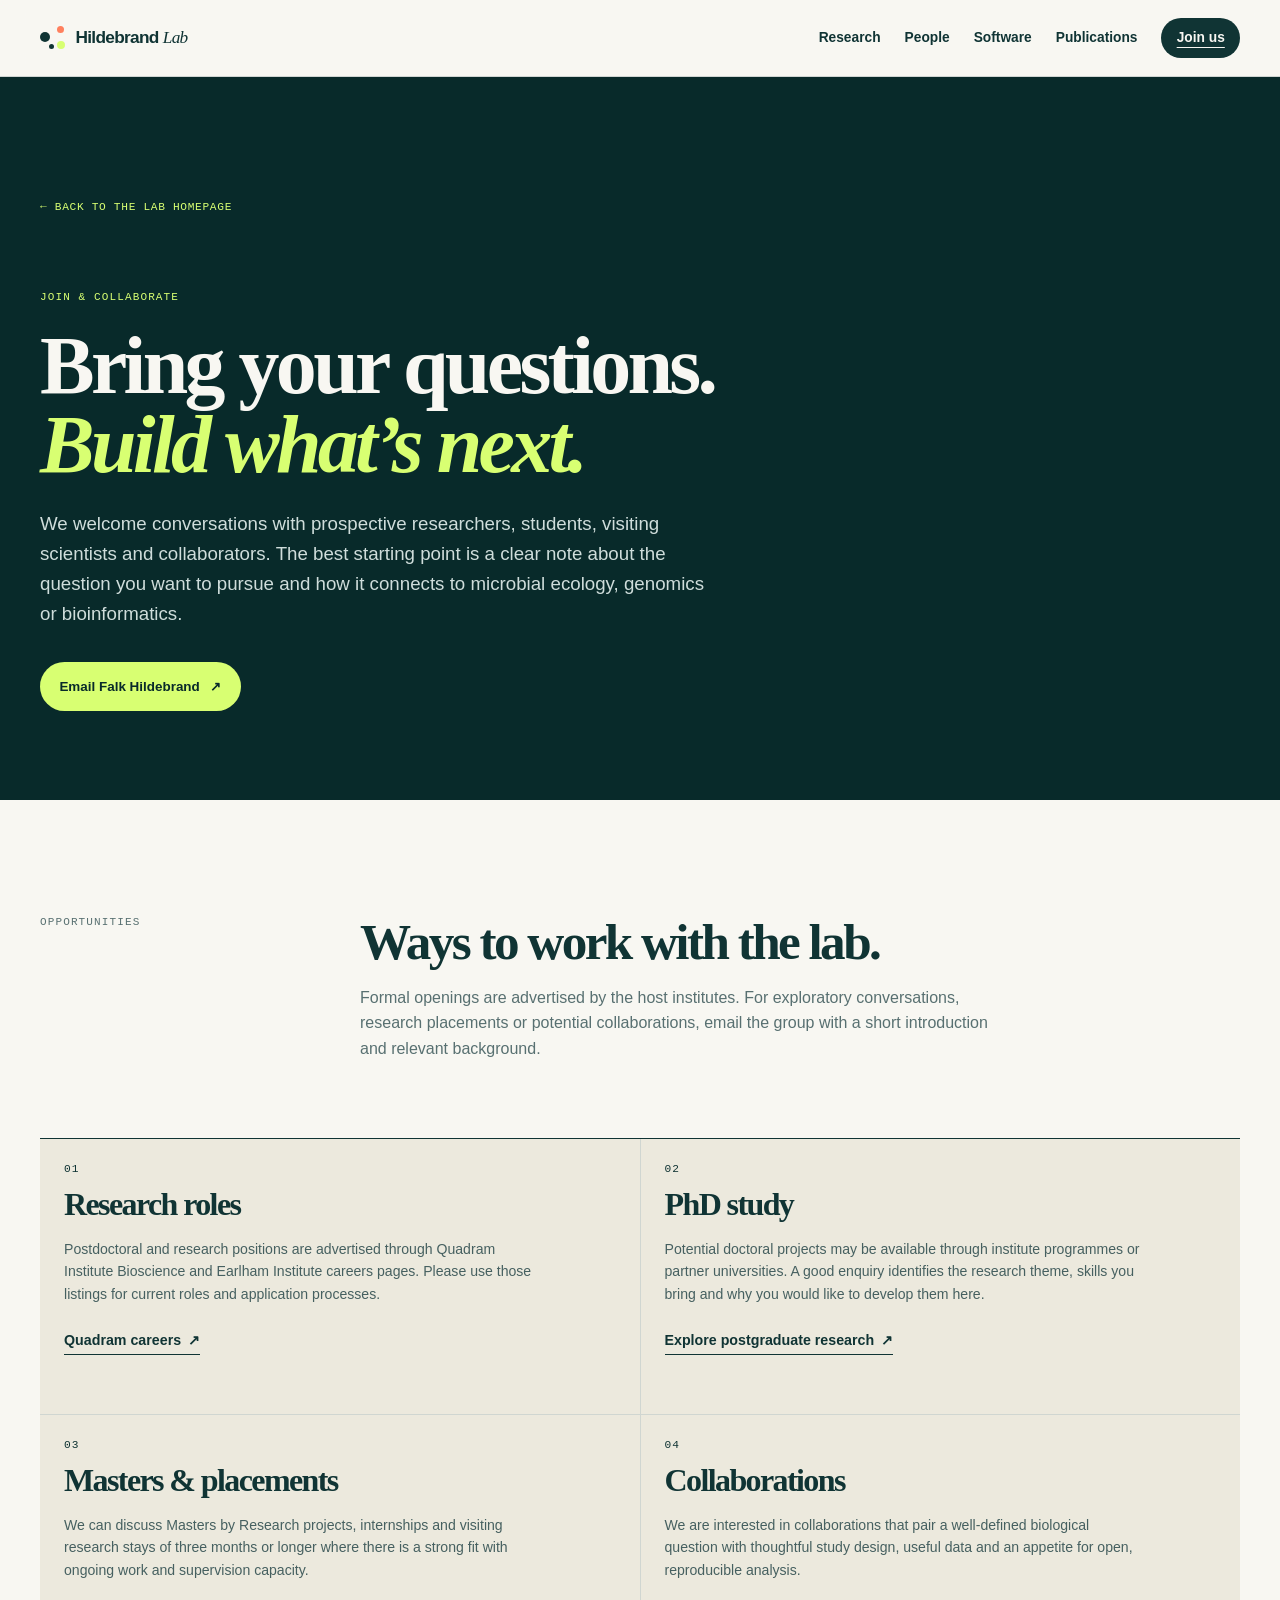
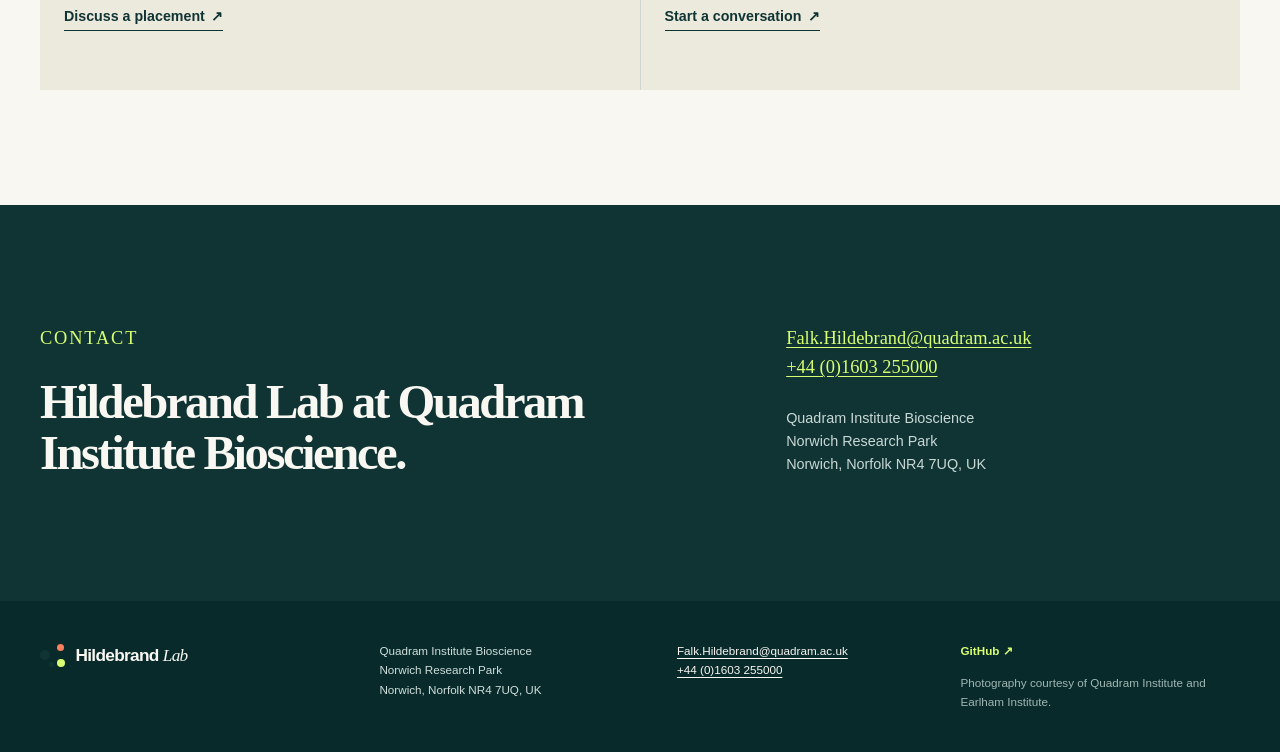
==== commit 720b6fda: "logos" ====
--- a/join-us.html
+++ b/join-us.html
@@ -21,7 +21,7 @@
       <div class="shell header-inner">
         <a class="brand" href="index.html" aria-label="Hildebrand Lab, home"><span class="brand-mark" aria-hidden="true"><i></i><i></i><i></i><i></i></span><span>Hildebrand <em>Lab</em></span></a>
         <button class="menu-button" type="button" aria-expanded="false" aria-controls="site-nav"><span class="menu-open">Menu</span><span class="menu-close">Close</span></button>
-        <nav class="site-nav" id="site-nav" aria-label="Main navigation"><a href="research.html">Research</a> <a href="software.html">Software</a> <a href="people.html">People</a> <a href="publications.html">Publications</a> <a class="nav-cta" href="join-us.html" aria-current="page">Join us</a></nav>
+        <nav class="site-nav" id="site-nav" aria-label="Main navigation"> <a href="research.html">Research</a> <a href="people.html">People</a> <a href="software.html">Software</a> <a href="publications.html">Publications</a> <a class="nav-cta" href="join-us.html" aria-current="page">Join us</a></nav>
       </div>
     </header>
     <main id="main">
--- a/styles.css
+++ b/styles.css
@@ -123,8 +123,8 @@
 .theme-aside { margin-top:1rem; padding-top:1rem; border-top:1px solid currentColor; }
 .theme-aside h3 { margin:0 0 .9rem; font:600 1.05rem var(--sans); letter-spacing:-.025em; }.theme-aside ul { margin:0; padding:0; list-style:none; }.theme-aside li { padding:.48rem 0; border-bottom:1px solid rgba(16,52,52,.25); font-size:.79rem; }.theme-communities .theme-aside li { border-color:rgba(255,255,255,.25); }
 .tool-detail-grid { display:grid; grid-template-columns:repeat(2,minmax(0,1fr)); gap:1px; background:var(--line); border-top:1px solid var(--ink); }
-.tool-detail-card { min-height:285px; padding:1.5rem; background:var(--paper); }.tool-detail-card h2 { margin:.8rem 0 1rem; font-size:2rem; }.tool-detail-card > p:not(.card-number) { max-width:490px; color:#466060; font-size:.87rem; }.tool-detail-card .text-link { margin-top:.6rem; }
-.older-software-section { background:var(--sand); }.older-tool-grid { background:rgba(16,52,52,.22); }.older-tool-grid .tool-detail-card { min-height:245px; background:#f1f0e9; }.older-tool-grid .card-number { color:#8b604a; } .pipelines-section { background:var(--ink); color:var(--paper); }.pipelines-section .archive-intro .section-label { color:var(--lime); }.pipelines-section .archive-intro div > p { color:#bdd0cd; }.pipeline-grid { background:rgba(255,255,255,.24); border-color:rgba(255,255,255,.3); }.pipeline-grid .tool-detail-card { min-height:325px; background:var(--ink-deep); }.pipeline-grid .tool-detail-card h2 { color:var(--paper); }.pipeline-grid .tool-detail-card > p:not(.card-number) { color:#c9d7d5; }.pipeline-grid .card-number { color:var(--lime); }.pipeline-grid .text-link { color:var(--lime); }.pipeline-grid .tool-stat { color:var(--orange); }.tool-detail-card:last-child { grid-column:auto; } .tool-stat { margin:1rem 0 -.1rem; color:#a6412c; font:600 .62rem/1.35 var(--mono); letter-spacing:.055em; text-transform:uppercase; } .tool-stat-low { display:none; }.tool-stat-unavailable { color:var(--muted); letter-spacing:.035em; text-transform:none; } .pipeline-grid .tool-stat-unavailable { color:#bdd0cd; }
+.tool-detail-card { position:relative; min-height:285px; padding:1.5rem; background:var(--paper); } .tool-detail-card .tool-logo { position:absolute; top:1.5rem; right:1.5rem; display:block; width:min(34%, 150px); height:42px; margin:0; object-fit:contain; object-position:right center; } .tool-detail-card .tool-logo + h2 { padding-right:min(34%, 150px); } .tool-detail-card h2 { margin:.8rem 0 1rem; font-size:2rem; }.tool-detail-card > p:not(.card-number) { max-width:490px; color:#466060; font-size:.87rem; }.tool-detail-card .text-link { margin-top:.6rem; } .tool-detail-card .member-links .text-link { margin-top:0; }
+.older-software-section { background:var(--sand); }.older-tool-grid { background:rgba(16,52,52,.22); }.older-tool-grid .tool-detail-card { min-height:245px; background:#f1f0e9; }.older-tool-grid .card-number { color:#8b604a; } .pipelines-section { background:var(--ink); color:var(--paper); }.pipelines-section .archive-intro .section-label { color:var(--lime); }.pipelines-section .archive-intro div > p { color:#bdd0cd; }.pipeline-grid { background:rgba(255,255,255,.24); border-color:rgba(255,255,255,.3); }.pipeline-grid .tool-detail-card { min-height:325px; background:var(--paper); }.pipeline-grid .tool-detail-card h2 { color:var(--ink); }.pipeline-grid .tool-detail-card > p:not(.card-number) { color:#466060; }.pipeline-grid .card-number { color:var(--muted); }.pipeline-grid .text-link { color:var(--ink); }.pipeline-grid .tool-stat { color:#a6412c; }.tool-detail-card:last-child { grid-column:auto; } .tool-stat { margin:1rem 0 -.1rem; color:#a6412c; font:600 .62rem/1.35 var(--mono); letter-spacing:.055em; text-transform:uppercase; } .tool-stat-low { display:none; }.tool-stat-unavailable { color:var(--muted); letter-spacing:.035em; text-transform:none; } .pipeline-grid .tool-stat-unavailable { color:#bdd0cd; }
 .people-page-section { background:var(--ink); color:var(--paper); }.people-page-section .archive-intro .section-label { color:var(--lime); }.people-page-section .archive-intro div > p { color:#bdd0cd; }
 .team-grid-full { grid-template-columns:repeat(4,minmax(0,1fr)); gap:1px; border:0; background:rgba(255,255,255,.25); }.team-grid-full .member-card { display:flex; flex-direction:column; padding:0; border:0; background:var(--ink-deep); min-width:0; }.team-grid-full .member-card:not(:nth-child(3n+1)) { padding-left:0; border-left:0; }.team-grid-full .member-card > div { min-height:188px; }.team-grid-full .member-card h3 { margin:.42rem 0 .55rem; color:var(--paper); font:600 1.35rem/1.05 var(--serif); }.team-grid-full .member-card p { margin:0; color:#c9d7d5; font-size:.78rem; line-height:1.52; }.team-grid-full .member-card .member-role { color:var(--lime); }.team-grid-full .member-card.is-pi .member-role { color:var(--orange); }.member-link { display:inline-block; margin-top:auto; padding-top:.95rem; color:var(--lime); font-size:.71rem; font-weight:700; text-decoration:none; }
 .detail-cta { padding:clamp(4.3rem,7vw,6.5rem) 0; background:var(--lime); color:var(--ink-deep); }.detail-cta-layout { display:grid; grid-template-columns:1fr 1fr; gap:3rem; }.detail-cta h2 { max-width:530px; margin:1rem 0 0; font:600 clamp(2.35rem,4vw,4rem)/1.03 var(--serif); letter-spacing:-.05em; }.detail-cta-layout > div:last-child > p { max-width:475px; font:500 1.12rem/1.55 var(--serif); }
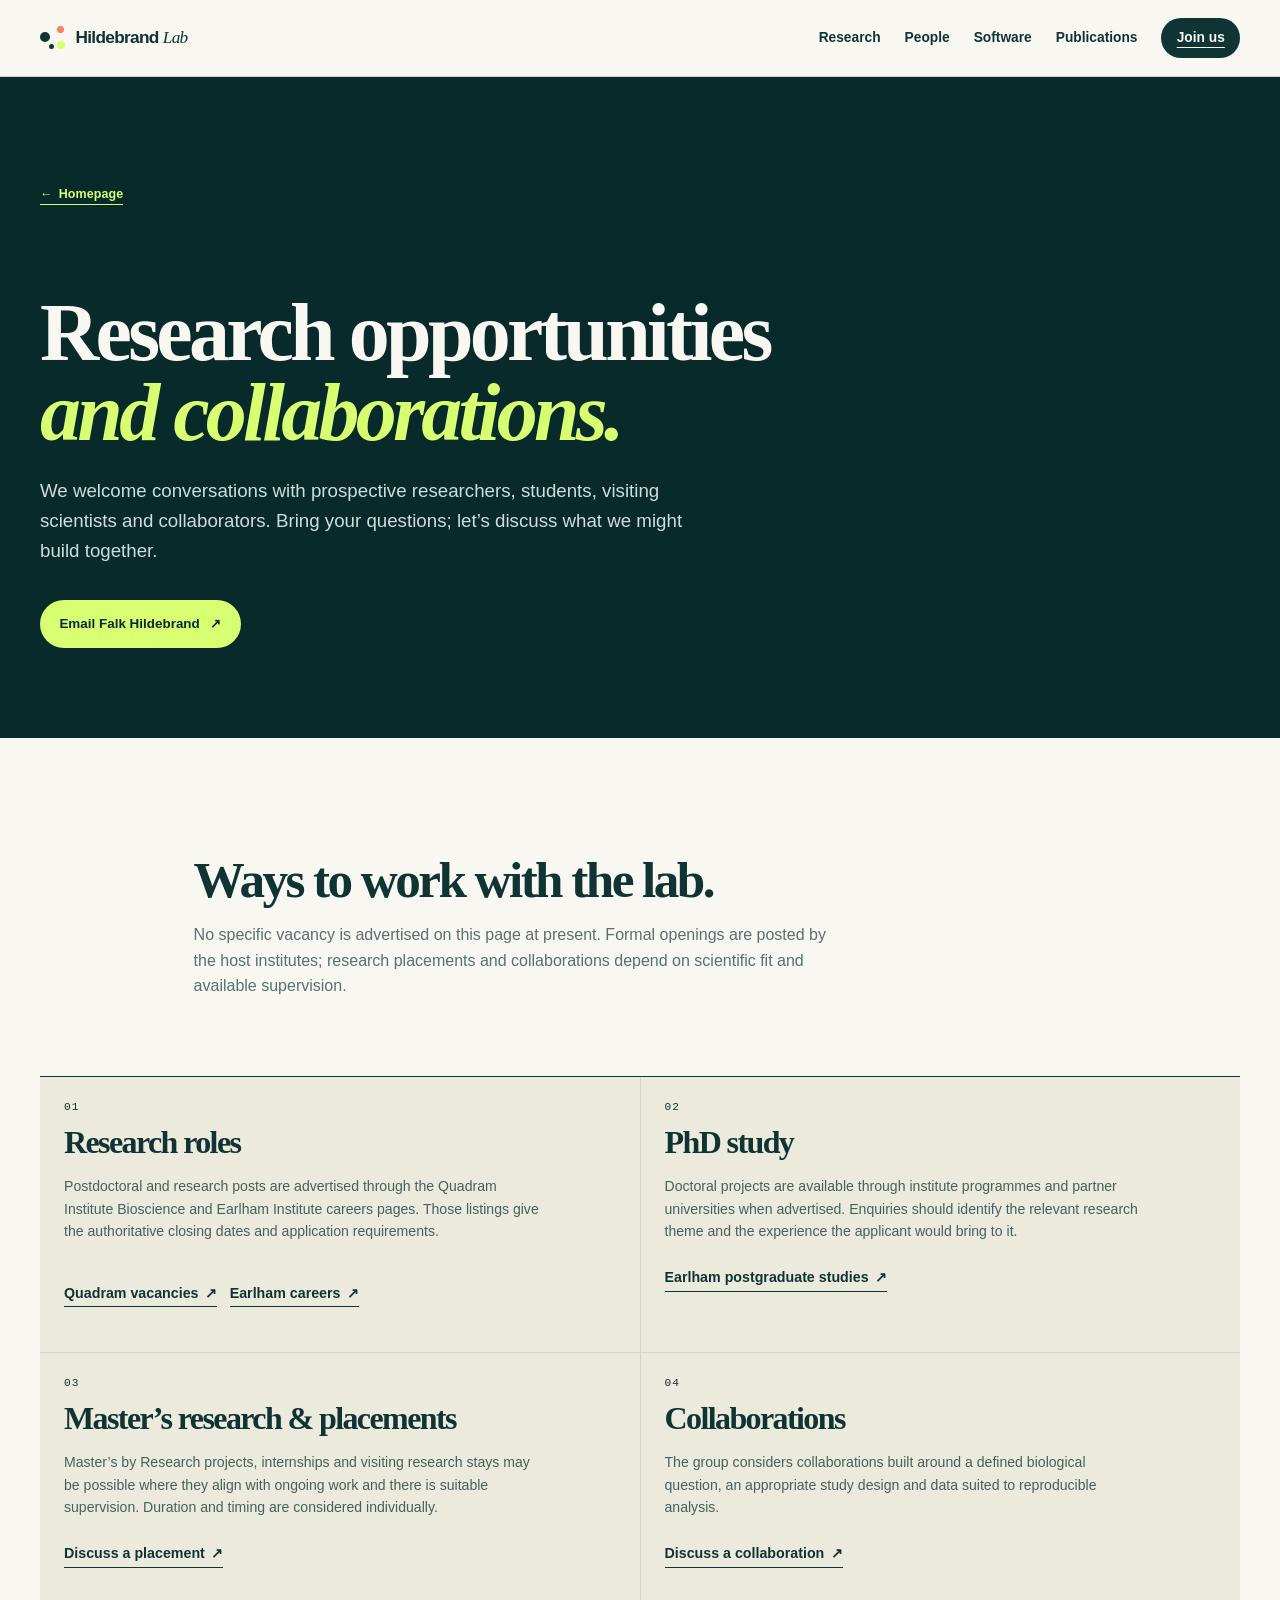
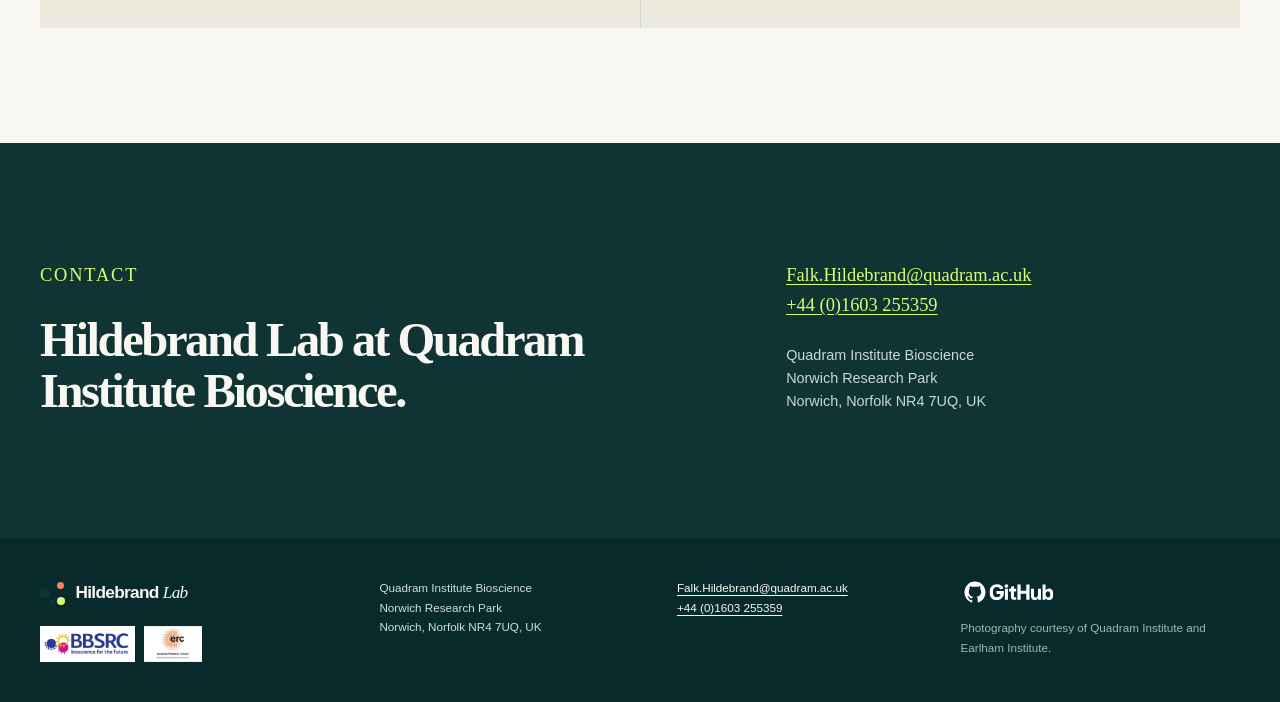
==== commit 9efe6053: "LBJ changes" ====
--- a/join-us.html
+++ b/join-us.html
@@ -1,5 +1,5 @@
 <!doctype html>
-<html lang="en">
+<html lang="en-GB">
   <head>
     <meta charset="utf-8" />
     <meta name="viewport" content="width=device-width, initial-scale=1" />
@@ -26,27 +26,27 @@
     </header>
     <main id="main">
       <section class="detail-hero" id="top" aria-labelledby="join-page-title">
-        <div class="shell"><a class="archive-back" href="index.html">← Back to the lab homepage</a><p class="eyebrow">Join &amp; collaborate</p><h1 id="join-page-title">Bring your questions. <span>Build what’s next.</span></h1><p class="archive-lede">We welcome conversations with prospective researchers, students, visiting scientists and collaborators. The best starting point is a clear note about the question you want to pursue and how it connects to microbial ecology, genomics or bioinformatics.</p><div class="detail-actions"><a class="button button-primary" href="mailto:Falk.Hildebrand@quadram.ac.uk">Email Falk Hildebrand <span aria-hidden="true">↗</span></a></div></div>
+        <div class="shell"><a class="archive-back" href="index.html">Homepage</a><h1 id="join-page-title">Research opportunities <span>and collaborations.</span></h1><p class="archive-lede">We welcome conversations with prospective researchers, students, visiting scientists and collaborators. Bring your questions; let’s discuss what we might build together.</p><div class="detail-actions"><a class="button button-primary" href="mailto:Falk.Hildebrand@quadram.ac.uk">Email Falk Hildebrand <span aria-hidden="true">↗</span></a></div></div>
       </section>
 
       <section class="detail-section" aria-labelledby="opportunities-title">
-        <div class="shell archive-intro"><p class="section-label">Opportunities</p><div><h2 id="opportunities-title">Ways to work with the lab.</h2><p>Formal openings are advertised by the host institutes. For exploratory conversations, research placements or potential collaborations, email the group with a short introduction and relevant background.</p></div></div>
+        <div class="shell archive-intro opportunities-intro"><div><h2 id="opportunities-title">Ways to work with the lab.</h2><p>No specific vacancy is advertised on this page at present. Formal openings are posted by the host institutes; research placements and collaborations depend on scientific fit and available supervision.</p></div></div>
         <div class="shell opportunity-grid">
-          <article><p class="card-number">01</p><h2>Research roles</h2><p>Postdoctoral and research positions are advertised through Quadram Institute Bioscience and Earlham Institute careers pages. Please use those listings for current roles and application processes.</p><a class="text-link" href="https://quadram.ac.uk/careers/" target="_blank" rel="noreferrer">Quadram careers <span aria-hidden="true">↗</span></a></article>
-          <article><p class="card-number">02</p><h2>PhD study</h2><p>Potential doctoral projects may be available through institute programmes or partner universities. A good enquiry identifies the research theme, skills you bring and why you would like to develop them here.</p><a class="text-link" href="https://www.earlham.ac.uk/study/postgraduate-research" target="_blank" rel="noreferrer">Explore postgraduate research <span aria-hidden="true">↗</span></a></article>
-          <article><p class="card-number">03</p><h2>Masters &amp; placements</h2><p>We can discuss Masters by Research projects, internships and visiting research stays of three months or longer where there is a strong fit with ongoing work and supervision capacity.</p><a class="text-link" href="mailto:Falk.Hildebrand@quadram.ac.uk?subject=Research%20placement%20enquiry">Discuss a placement <span aria-hidden="true">↗</span></a></article>
-          <article><p class="card-number">04</p><h2>Collaborations</h2><p>We are interested in collaborations that pair a well-defined biological question with thoughtful study design, useful data and an appetite for open, reproducible analysis.</p><a class="text-link" href="mailto:Falk.Hildebrand@quadram.ac.uk?subject=Collaboration%20enquiry">Start a conversation <span aria-hidden="true">↗</span></a></article>
+          <article><p class="card-number">01</p><h2>Research roles</h2><p>Postdoctoral and research posts are advertised through the Quadram Institute Bioscience and Earlham Institute careers pages. Those listings give the authoritative closing dates and application requirements.</p><span class="member-links"><a class="text-link" href="https://quadram.ac.uk/vacancies-listing/" target="_blank" rel="noreferrer">Quadram vacancies <span aria-hidden="true">↗</span></a><a class="text-link" href="https://www.earlham.ac.uk/careers" target="_blank" rel="noreferrer">Earlham careers <span aria-hidden="true">↗</span></a></span></article>
+          <article><p class="card-number">02</p><h2>PhD study</h2><p>Doctoral projects are available through institute programmes and partner universities when advertised. Enquiries should identify the relevant research theme and the experience the applicant would bring to it.</p><a class="text-link" href="https://www.earlham.ac.uk/postgraduate-studies" target="_blank" rel="noreferrer">Earlham postgraduate studies <span aria-hidden="true">↗</span></a></article>
+          <article><p class="card-number">03</p><h2>Master’s research &amp; placements</h2><p>Master’s by Research projects, internships and visiting research stays may be possible where they align with ongoing work and there is suitable supervision. Duration and timing are considered individually.</p><a class="text-link" href="mailto:Falk.Hildebrand@quadram.ac.uk?subject=Research%20placement%20enquiry">Discuss a placement <span aria-hidden="true">↗</span></a></article>
+          <article><p class="card-number">04</p><h2>Collaborations</h2><p>The group considers collaborations built around a defined biological question, an appropriate study design and data suited to reproducible analysis.</p><a class="text-link" href="mailto:Falk.Hildebrand@quadram.ac.uk?subject=Collaboration%20enquiry">Discuss a collaboration <span aria-hidden="true">↗</span></a></article>
         </div>
       </section>
 
-      <section class="contact-section" aria-labelledby="contact-title"><div class="shell contact-layout"><div><p class="section-label">Contact</p><h2 id="contact-title">Hildebrand Lab at Quadram Institute Bioscience.</h2></div><div><p><a href="mailto:Falk.Hildebrand@quadram.ac.uk">Falk.Hildebrand@quadram.ac.uk</a><br /><a href="tel:+441603255000">+44 (0)1603 255000</a></p><address>Quadram Institute Bioscience<br />Norwich Research Park<br />Norwich, Norfolk NR4 7UQ, UK</address></div></div></section>
+      <section class="contact-section" aria-labelledby="contact-title"><div class="shell contact-layout"><div><p class="section-label">Contact</p><h2 id="contact-title">Hildebrand Lab at Quadram Institute Bioscience.</h2></div><div><p><a href="mailto:Falk.Hildebrand@quadram.ac.uk">Falk.Hildebrand@quadram.ac.uk</a><br /><a href="tel:+441603255359">+44 (0)1603 255359</a></p><address>Quadram Institute Bioscience<br />Norwich Research Park<br />Norwich, Norfolk NR4 7UQ, UK</address></div></div></section>
     </main>
     <footer class="site-footer">
       <div class="shell footer-grid">
-        <a class="brand" href="index.html" aria-label="Hildebrand Lab, home"><span class="brand-mark" aria-hidden="true"><i></i><i></i><i></i><i></i></span><span>Hildebrand <em>Lab</em></span></a>
+        <div class="footer-branding"><a class="brand" href="index.html" aria-label="Hildebrand Lab, home"><span class="brand-mark" aria-hidden="true"><i></i><i></i><i></i><i></i></span><span>Hildebrand <em>Lab</em></span></a><div class="funder-logos" aria-label="Research funders"><span class="funder-logo funder-logo-bbsrc"><img src="assets/images/bbsrc.webp" alt="BBSRC" /></span><span class="funder-logo funder-logo-erc"><img src="assets/images/ERC.webp" alt="European Research Council" /></span></div></div>
         <address>Quadram Institute Bioscience<br />Norwich Research Park<br />Norwich, Norfolk NR4 7UQ, UK</address>
-        <div><a href="mailto:Falk.Hildebrand@quadram.ac.uk">Falk.Hildebrand@quadram.ac.uk</a><br /><a href="tel:+441603255000">+44 (0)1603 255000</a></div>
-        <div class="footer-meta"><a href="https://github.com/hildebra" target="_blank" rel="noreferrer">GitHub ↗</a><span>Photography courtesy of Quadram Institute and Earlham Institute.</span></div>
+        <div><a href="mailto:Falk.Hildebrand@quadram.ac.uk">Falk.Hildebrand@quadram.ac.uk</a><br /><a href="tel:+441603255359">+44 (0)1603 255359</a></div>
+        <div class="footer-meta"><a href="https://github.com/hildebra" target="_blank" rel="noreferrer" aria-label="GitHub"><img class="github-logo" src="assets/images/github.svg" alt="GitHub" /></a><span>Photography courtesy of Quadram Institute and Earlham Institute.</span></div>
       </div>
     </footer>
   </body>
--- a/styles.css
+++ b/styles.css
@@ -38,7 +38,7 @@
 .people-section { background:var(--ink); color:var(--paper); }.people-section .section-label { color:var(--lime); }.people-heading > p { color:#b6ceca; }.people-feature { display:grid; grid-template-columns:minmax(220px,.38fr) 1fr; gap:clamp(2rem,5vw,5rem); align-items:center; max-width:840px; margin:1rem auto 4rem; }.people-feature img { width:min(100%,285px); aspect-ratio:1; object-fit:cover; border-radius:50%; filter:saturate(.75); }.people-feature h3 { margin:1rem 0; font:600 clamp(2.1rem,3.5vw,3.5rem) var(--serif); }.people-feature p:not(.section-label) { max-width:545px; color:#d2e0de; }.people-feature .text-link { color:var(--lime); }.team-grid { display:grid; grid-template-columns:repeat(3,1fr); border-top:1px solid rgba(255,255,255,.25); }.team-grid article { padding:1.45rem 1.25rem 1.5rem 0; border-bottom:1px solid rgba(255,255,255,.2); }.team-grid article:not(:nth-child(3n+1)) { padding-left:1.25rem; border-left:1px solid rgba(255,255,255,.2); }.team-grid h3 { margin-bottom:.5rem; color:var(--lime); font:600 1.23rem/1.13 var(--serif); }.team-grid p { margin:0; color:#c9d7d5; font-size:.79rem; line-height:1.55; }.people-note { margin:2rem 0 0; color:#a8bfbd; font-size:.75rem; }.people-note a { color:var(--lime); }
 .publications-section { background:var(--paper); }.publications-layout { display:grid; grid-template-columns:.68fr 1.32fr; gap:clamp(3rem,9vw,10rem); }.muted { max-width:310px; color:var(--muted); }.publications-layout .button { margin-top:1.35rem; }.publication-list { list-style:none; margin:0; padding:0; border-top:1px solid var(--ink); }.publication-list li { display:grid; grid-template-columns:55px 1fr; gap:.5rem; padding:1.35rem 0; border-bottom:1px solid var(--line); }.publication-list span { padding-top:.22rem; color:var(--muted); font:400 .67rem var(--mono); }.publication-list a { position:relative; padding-right:1.75rem; text-decoration:none; font:500 1.05rem/1.45 var(--serif); }.publication-list a:hover { color:#c65336; }.publication-list em { color:var(--muted); font-style:italic; }.publication-list b { position:absolute; right:0; color:var(--orange); font:500 1rem var(--sans); }
 .join-section { padding:clamp(4rem,8vw,7rem) 0; background:var(--lime); }.join-grid { display:grid; grid-template-columns:1fr 1fr; gap:3rem; }.join-grid h2 { max-width:520px; }.join-grid > div:nth-child(2)>p:first-child { max-width:460px; font:500 1.25rem/1.5 var(--serif); }.join-links { margin:1.7rem 0; }.join-links .text-link { color:var(--ink); }.join-small { max-width:510px; margin-bottom:0; font-size:.78rem; line-height:1.6; }.join-small a { font-weight:700; }
-.site-footer { padding:2.5rem 0; background:var(--ink-deep); color:#d0dfdc; }.site-footer .brand { color:var(--paper); }.footer-grid { display:grid; grid-template-columns:1.1fr .95fr .9fr 1fr; align-items:start; gap:2rem; font-size:.73rem; line-height:1.65; }.footer-grid address { font-style:normal; }.footer-grid a { color:var(--paper); }.footer-meta { display:flex; flex-direction:column; gap:.8rem; color:#a1b7b3; }.footer-meta a { color:var(--lime); font-weight:700; text-decoration:none; }
+.site-footer { padding:2.5rem 0; background:var(--ink-deep); color:#d0dfdc; }.site-footer .brand { color:var(--paper); }.footer-grid { display:grid; grid-template-columns:1.1fr .95fr .9fr 1fr; align-items:start; gap:2rem; font-size:.73rem; line-height:1.65; }.footer-grid address { font-style:normal; }.footer-grid a { color:var(--paper); }.footer-meta { display:flex; flex-direction:column; gap:.8rem; color:#a1b7b3; }.footer-meta a { width:max-content; color:var(--lime); font-weight:700; text-decoration:none; }.github-logo { display:block; width:96px; height:auto; filter:invert(1); }
 @media (max-width: 800px) { .shell{width:min(100% - 40px, 650px)}.header-inner{min-height:67px}.menu-button{display:block}.site-nav{display:none;position:absolute;top:67px;left:0;right:0;padding:1.25rem calc((100% - min(100% - 40px, 650px))/2) 1.65rem;background:var(--paper);border-bottom:1px solid var(--line);box-shadow:0 12px 16px rgba(8,42,42,.08);flex-direction:column;align-items:flex-start;gap:1rem}.site-nav.is-open{display:flex}.site-nav .nav-cta{margin-top:.3rem}.menu-button[aria-expanded="true"] .menu-open{display:none}.menu-button[aria-expanded="true"] .menu-close{display:inline}.hero{padding-top:4rem}.hero-grid,.intro-grid,.software-layout,.publications-layout,.join-grid{grid-template-columns:1fr}.hero-grid{gap:3rem}.hero-visual{max-width:440px;justify-self:center;width:85%;}.hero-footer{display:grid;grid-template-columns:1fr 1fr;gap:.8rem;padding-top:3rem}.intro-grid{gap:1.5rem}.section-heading{grid-template-columns:1fr;gap:1rem;margin-bottom:2.3rem}.research-grid{grid-template-columns:1fr}.research-card{min-height:0}.research-card h3{margin-top:1.7rem}.software-intro{position:static}.team-grid{grid-template-columns:1fr 1fr}.team-grid article:not(:nth-child(3n+1)){padding-left:0;border-left:0}.team-grid article:nth-child(even){padding-left:1rem;border-left:1px solid rgba(255,255,255,.2)}.people-feature{grid-template-columns:150px 1fr;gap:1.5rem}.footer-grid{grid-template-columns:1fr 1fr}.definition{margin-top:3rem}.publications-layout{gap:2.5rem} }
 @media (max-width: 500px) { body{font-size:15px}.shell{width:calc(100% - 32px)}.hero{padding-top:3.1rem}h1{font-size:3rem}.hero-visual{width:100%;padding-right:1rem}.hero-footer{grid-template-columns:1fr}.section{padding:4.3rem 0}.display-copy{font-size:2rem}.people-feature{grid-template-columns:1fr}.people-feature img{width:155px}.team-grid{grid-template-columns:1fr}.team-grid article:nth-child(even){padding-left:0;border-left:0}.publication-list li{grid-template-columns:43px 1fr}.publication-list a{font-size:1rem}.footer-grid{grid-template-columns:1fr;gap:1rem}.join-grid{gap:1.5rem} }
 @media (prefers-reduced-motion: reduce) { html{scroll-behavior:auto}.button,.tool{transition:none} }
@@ -48,8 +48,9 @@
 .publication-actions { display:flex; flex-wrap:wrap; align-items:center; gap:1.25rem; margin-top:1.35rem; }
 .publication-actions .button { margin-top:0; }
 .archive-hero { padding:clamp(4.4rem,9vw,8rem) 0 clamp(3.5rem,7vw,6.3rem); background:var(--ink-deep); color:var(--paper); }
-.archive-back { display:inline-flex; margin-bottom:clamp(3rem,6vw,5rem); color:var(--lime); font:500 .7rem var(--mono); letter-spacing:.06em; text-decoration:none; text-transform:uppercase; }
+.archive-back { display:inline-flex; margin-bottom:clamp(3rem,6vw,5rem); padding-bottom:.15rem; transform:translateY(-.75rem); border-bottom:1px solid currentColor; color:var(--lime); font:600 .78rem var(--sans); letter-spacing:.01em; text-decoration:none; }
 .archive-back:hover { color:var(--paper); }
+.archive-back::before { content:"←"; margin-right:.38rem; }
 .archive-hero h1 { max-width:810px; margin:0 0 1.5rem; font:600 clamp(3.2rem,6.4vw,6.5rem)/.97 var(--serif); }
 .archive-hero h1 span { color:var(--lime); font-style:italic; }
 .archive-lede { max-width:665px; color:#cfdddb; font-size:clamp(1rem,1.55vw,1.17rem); }
@@ -79,6 +80,7 @@
 @media (max-width: 950px) { .archive-list { grid-template-columns:1fr; }.publication-card { grid-template-columns:180px 1fr; }.concept { min-height:220px; } }
 @media (max-width: 800px) { .archive-intro,.archive-cta-layout { grid-template-columns:1fr; }.archive-intro { gap:1.4rem; }.archive-cta-layout { gap:1.5rem; }.publication-card { grid-template-columns:145px 1fr; min-height:0; }.concept { min-height:200px; } }
 @media (max-width: 560px) { .archive-stats { gap:1rem 1.5rem; }.publication-card { grid-template-columns:1fr; }.concept { min-height:180px; }.publication-content h2 { font-size:1.55rem; }.publication-actions { align-items:flex-start; flex-direction:column; gap:1rem; } }
+@media (max-width: 500px) { .archive-hero h1 { font-size:2.25rem; } }
 
 /* Detail pages and portrait-led people section */
 .site-nav a[aria-current="page"] { text-decoration:underline; text-decoration-thickness:1px; text-underline-offset:5px; }
@@ -101,6 +103,7 @@
 .detail-hero { padding:clamp(4.4rem,9vw,8rem) 0 clamp(3.8rem,7vw,6.4rem); background:var(--ink-deep); color:var(--paper); }
 .detail-hero h1 { max-width:825px; margin:0 0 1.5rem; font:600 clamp(3.2rem,6.4vw,6.5rem)/.97 var(--serif); }
 .detail-hero h1 span { color:var(--lime); font-style:italic; }
+.research-hero h1 { max-width:1000px; }
 .detail-jump { display:flex; flex-wrap:wrap; gap:.65rem; margin-top:2.25rem; }
 .detail-jump a { border:1px solid rgba(255,255,255,.35); border-radius:999px; color:var(--paper); padding:.48rem .78rem; font:600 .69rem var(--mono); letter-spacing:.04em; text-decoration:none; text-transform:uppercase; }
 .detail-jump a:hover { background:var(--lime); border-color:var(--lime); color:var(--ink-deep); }
@@ -109,10 +112,12 @@
 .detail-overview { background:var(--sand); }
 .detail-split { display:grid; grid-template-columns:1fr minmax(290px,.82fr); align-items:center; gap:clamp(2.5rem,7vw,7rem); }
 .detail-split h2,.theme-layout h2,.tool-detail-card h2,.opportunity-grid h2,.contact-layout h2 { margin:1rem 0 1.2rem; font:600 clamp(2.3rem,3.8vw,3.8rem)/1.05 var(--serif); letter-spacing:-.05em; }
+.detail-split > div > h2:first-child { margin-top:0; }
 .detail-split > div > p:not(.section-label) { max-width:620px; color:#3f5d5d; }
 .detail-image { position:relative; margin:0; padding:0 1.1rem 1.1rem 0; }
 .detail-image::after { content:""; position:absolute; z-index:0; right:0; bottom:0; width:73%; height:74%; background:var(--orange); }
 .detail-image img { position:relative; z-index:1; width:100%; min-height:280px; object-fit:cover; background:var(--ink); }
+.research-workflow-image img { min-height:0; object-fit:contain; background:#fff; }
 .detail-image figcaption { position:relative; z-index:1; margin-top:.8rem; color:var(--muted); font:500 .64rem/1.4 var(--mono); letter-spacing:.04em; }
 .theme-section { scroll-margin-top:76px; }
 .theme-diversity { background:var(--lime); }.theme-evolution { background:var(--orange); }.theme-communities { background:var(--ink); color:var(--paper); }
@@ -123,15 +128,15 @@
 .theme-aside { margin-top:1rem; padding-top:1rem; border-top:1px solid currentColor; }
 .theme-aside h3 { margin:0 0 .9rem; font:600 1.05rem var(--sans); letter-spacing:-.025em; }.theme-aside ul { margin:0; padding:0; list-style:none; }.theme-aside li { padding:.48rem 0; border-bottom:1px solid rgba(16,52,52,.25); font-size:.79rem; }.theme-communities .theme-aside li { border-color:rgba(255,255,255,.25); }
 .tool-detail-grid { display:grid; grid-template-columns:repeat(2,minmax(0,1fr)); gap:1px; background:var(--line); border-top:1px solid var(--ink); }
-.tool-detail-card { position:relative; min-height:285px; padding:1.5rem; background:var(--paper); } .tool-detail-card .tool-logo { position:absolute; top:1.5rem; right:1.5rem; display:block; width:min(34%, 150px); height:42px; margin:0; object-fit:contain; object-position:right center; } .tool-detail-card .tool-logo + h2 { padding-right:min(34%, 150px); } .tool-detail-card h2 { margin:.8rem 0 1rem; font-size:2rem; }.tool-detail-card > p:not(.card-number) { max-width:490px; color:#466060; font-size:.87rem; }.tool-detail-card .text-link { margin-top:.6rem; } .tool-detail-card .member-links .text-link { margin-top:0; }
-.older-software-section { background:var(--sand); }.older-tool-grid { background:rgba(16,52,52,.22); }.older-tool-grid .tool-detail-card { min-height:245px; background:#f1f0e9; }.older-tool-grid .card-number { color:#8b604a; } .pipelines-section { background:var(--ink); color:var(--paper); }.pipelines-section .archive-intro .section-label { color:var(--lime); }.pipelines-section .archive-intro div > p { color:#bdd0cd; }.pipeline-grid { background:rgba(255,255,255,.24); border-color:rgba(255,255,255,.3); }.pipeline-grid .tool-detail-card { min-height:325px; background:var(--paper); }.pipeline-grid .tool-detail-card h2 { color:var(--ink); }.pipeline-grid .tool-detail-card > p:not(.card-number) { color:#466060; }.pipeline-grid .card-number { color:var(--muted); }.pipeline-grid .text-link { color:var(--ink); }.pipeline-grid .tool-stat { color:#a6412c; }.tool-detail-card:last-child { grid-column:auto; } .tool-stat { margin:1rem 0 -.1rem; color:#a6412c; font:600 .62rem/1.35 var(--mono); letter-spacing:.055em; text-transform:uppercase; } .tool-stat-low { display:none; }.tool-stat-unavailable { color:var(--muted); letter-spacing:.035em; text-transform:none; } .pipeline-grid .tool-stat-unavailable { color:#bdd0cd; }
-.people-page-section { background:var(--ink); color:var(--paper); }.people-page-section .archive-intro .section-label { color:var(--lime); }.people-page-section .archive-intro div > p { color:#bdd0cd; }
+.tool-detail-card { position:relative; min-height:285px; padding:1.5rem; background:var(--paper); } .tool-detail-card .tool-logo { position:absolute; top:1.5rem; right:1.5rem; display:block; width:min(38%, 175px); height:54px; margin:0; object-fit:contain; object-position:right center; } .tool-detail-card .tool-logo + h2 { padding-right:min(38%, 175px); } .tool-detail-card h2 { margin:.8rem 0 1rem; font-size:2rem; }.tool-detail-card > p:not(.card-number) { max-width:490px; color:#466060; font-size:.87rem; }.tool-detail-card .text-link { margin-top:.6rem; } .tool-detail-card .member-links .text-link { margin-top:0; }
+.older-software-section { background:var(--sand); }.older-tool-grid { background:rgba(16,52,52,.22); }.older-tool-grid .tool-detail-card { min-height:245px; background:#f1f0e9; }.older-tool-grid .card-number { color:#8b604a; } .pipelines-section { background:var(--ink); color:var(--paper); }.pipelines-section .archive-intro .section-label { color:var(--lime); }.pipelines-section .archive-intro div > p { color:#bdd0cd; }.pipeline-grid { background:rgba(255,255,255,.24); border-color:rgba(255,255,255,.3); }.pipeline-grid .tool-detail-card { min-height:325px; background:var(--paper); }.pipeline-grid .tool-detail-card h2 { color:var(--ink); }.pipeline-grid .tool-detail-card > p:not(.card-number) { color:#466060; }.pipeline-grid .card-number { color:var(--muted); }.pipeline-grid .text-link { color:var(--ink); }.pipeline-grid .tool-stat { color:#a6412c; }.tool-detail-card:last-child { grid-column:auto; } .tool-stat { margin:1rem 0 -.1rem; color:#a6412c; font:600 .62rem/1.35 var(--mono); letter-spacing:.055em; text-transform:uppercase; } .tool-stars { margin:.35rem 0 -.1rem; color:var(--muted); font:600 .62rem/1.35 var(--mono); letter-spacing:.055em; text-transform:uppercase; }.tool-stars b { color:var(--ink); font-weight:700; } .tool-stat-low { display:none; }.tool-stat-unavailable { color:var(--muted); letter-spacing:.035em; text-transform:none; } .pipeline-grid .tool-stat-unavailable { color:#bdd0cd; }
+.people-page-section { background:var(--ink); color:var(--paper); }.people-team-heading { margin-bottom:2rem; text-align:center; }.people-team-heading h2 { max-width:850px; margin:0 auto; font:600 clamp(2.4rem,4vw,4.1rem)/1.04 var(--serif); letter-spacing:-.05em; }.people-team-heading h2 span { color:var(--lime); font-style:italic; }.former-members-intro > div { grid-column:2; }
 .team-grid-full { grid-template-columns:repeat(4,minmax(0,1fr)); gap:1px; border:0; background:rgba(255,255,255,.25); }.team-grid-full .member-card { display:flex; flex-direction:column; padding:0; border:0; background:var(--ink-deep); min-width:0; }.team-grid-full .member-card:not(:nth-child(3n+1)) { padding-left:0; border-left:0; }.team-grid-full .member-card > div { min-height:188px; }.team-grid-full .member-card h3 { margin:.42rem 0 .55rem; color:var(--paper); font:600 1.35rem/1.05 var(--serif); }.team-grid-full .member-card p { margin:0; color:#c9d7d5; font-size:.78rem; line-height:1.52; }.team-grid-full .member-card .member-role { color:var(--lime); }.team-grid-full .member-card.is-pi .member-role { color:var(--orange); }.member-link { display:inline-block; margin-top:auto; padding-top:.95rem; color:var(--lime); font-size:.71rem; font-weight:700; text-decoration:none; }
-.detail-cta { padding:clamp(4.3rem,7vw,6.5rem) 0; background:var(--lime); color:var(--ink-deep); }.detail-cta-layout { display:grid; grid-template-columns:1fr 1fr; gap:3rem; }.detail-cta h2 { max-width:530px; margin:1rem 0 0; font:600 clamp(2.35rem,4vw,4rem)/1.03 var(--serif); letter-spacing:-.05em; }.detail-cta-layout > div:last-child > p { max-width:475px; font:500 1.12rem/1.55 var(--serif); }
+.detail-cta { padding:clamp(4.3rem,7vw,6.5rem) 0; background:var(--lime); color:var(--ink-deep); }.detail-cta-layout { display:grid; grid-template-columns:1fr 1fr; gap:3rem; }.detail-cta h2 { max-width:530px; margin:1rem 0 0; font:600 clamp(2.35rem,4vw,4rem)/1.03 var(--serif); letter-spacing:-.05em; }.detail-cta-layout > div:first-child > h2:first-child { margin-top:0; }.detail-cta-layout > div:last-child > p { max-width:475px; font:500 1.12rem/1.55 var(--serif); }
 .opportunity-grid { display:grid; grid-template-columns:repeat(2,minmax(0,1fr)); gap:1px; background:var(--line); border-top:1px solid var(--ink); }.opportunity-grid article { min-height:275px; padding:1.5rem; background:var(--sand); }.opportunity-grid h2 { margin:.8rem 0 1rem; font-size:2rem; }.opportunity-grid article > p:not(.card-number) { max-width:480px; color:#466060; font-size:.88rem; }.opportunity-grid .text-link { margin-top:.6rem; }
 .contact-section { padding:clamp(4.5rem,8vw,7rem) 0; background:var(--ink); color:var(--paper); }.contact-layout { display:grid; grid-template-columns:1fr minmax(250px,.65fr); gap:3rem; }.contact-layout .section-label { color:var(--lime); }.contact-layout h2 { max-width:630px; }.contact-layout p { margin:1rem 0 1.5rem; font:500 1.15rem/1.6 var(--serif); }.contact-layout a { color:var(--lime); }.contact-layout address { color:#c8d8d5; font-size:.9rem; font-style:normal; }
 @media (max-width: 980px) { .people-section .team-grid { grid-template-columns:repeat(3,minmax(0,1fr)); }.team-grid-full { grid-template-columns:repeat(3,minmax(0,1fr)); }.theme-layout { grid-template-columns:55px minmax(0,1fr); }.theme-aside { grid-column:2; max-width:500px; }.tool-detail-grid,.opportunity-grid { grid-template-columns:1fr; }.tool-detail-card:last-child { grid-column:auto; } }
-@media (max-width: 800px) { .detail-split,.detail-cta-layout,.contact-layout { grid-template-columns:1fr; }.detail-split { gap:2rem; }.theme-layout { grid-template-columns:1fr; gap:1.25rem; }.theme-number { font-size:.8rem; }.theme-aside { grid-column:auto; }.people-section .team-grid,.team-grid-full { grid-template-columns:repeat(2,minmax(0,1fr)); }.people-footer { flex-direction:column; gap:1rem; }.people-note { text-align:left; }.member-card > div { min-height:0; }.team-grid-full .member-card > div { min-height:0; }.detail-cta-layout { gap:1.5rem; }.contact-layout { gap:1.5rem; } }
+@media (max-width: 800px) { .detail-split,.detail-cta-layout,.contact-layout { grid-template-columns:1fr; }.detail-split { gap:2rem; }.theme-layout { grid-template-columns:1fr; gap:1.25rem; }.theme-number { font-size:.8rem; }.theme-aside { grid-column:auto; }.people-section .team-grid,.team-grid-full { grid-template-columns:repeat(2,minmax(0,1fr)); }.people-footer { flex-direction:column; gap:1rem; }.people-note { text-align:left; }.member-card > div { min-height:0; }.team-grid-full .member-card > div { min-height:0; }.detail-cta-layout { gap:1.5rem; }.contact-layout { gap:1.5rem; }.former-members-intro > div { grid-column:1; } }
 @media (max-width: 500px) { .detail-hero { padding-top:3.3rem; }.detail-hero h1 { font-size:3.05rem; }.detail-jump { display:grid; grid-template-columns:1fr; }.detail-jump a { text-align:center; }.people-section .team-grid,.team-grid-full { grid-template-columns:1fr; }.member-card img { aspect-ratio:1.2/1; }.tool-detail-card,.opportunity-grid article { min-height:0; }.detail-split h2,.theme-layout h2,.tool-detail-card h2,.opportunity-grid h2,.contact-layout h2 { font-size:2.1rem; } }
 
 /* Official profiles and research/news highlights */
@@ -170,12 +175,35 @@
 
 /* Curated reading list */
 .reading-group + .reading-group { margin-top:clamp(3.4rem,6vw,5.5rem); }
-.reading-group-heading { display:grid; grid-template-columns:24% 1fr; gap:2rem; margin-bottom:1.55rem; }
-.reading-group-heading h3 { margin:0 0 .55rem; font:600 clamp(2rem,3vw,3rem)/1.06 var(--serif); letter-spacing:-.045em; }
-.reading-group-heading p:not(.section-label) { grid-column:2; max-width:585px; margin:0; color:var(--muted); font-size:.88rem; }
+.reading-group-heading { display:block; margin-bottom:1.55rem; padding-left:12%; }
+.reading-group-heading h2,.reading-group-heading h3 { margin:0 0 .55rem; font:600 clamp(2rem,3vw,3rem)/1.06 var(--serif); letter-spacing:-.045em; }
+.reading-group-heading h2 { font-size:clamp(2.7rem,4.3vw,4.4rem); }
+.reading-group-heading p:not(.section-label) { max-width:585px; margin:0; color:var(--muted); font-size:.88rem; }
 .news-grid-featured .news-card { background:var(--ink); }.news-grid-featured .news-meta { color:var(--lime); }.news-grid-featured .news-card h3 a { color:var(--paper); }.news-grid-featured .news-card h3 a:hover { color:var(--lime); }.news-grid-featured .news-card > p:last-child { color:#c7d9d6; }
-@media (max-width: 800px) { .reading-group-heading { grid-template-columns:1fr; gap:.6rem; }.reading-group-heading p:not(.section-label) { grid-column:auto; } }
+@media (max-width: 800px) { .reading-group-heading { padding-left:0; } }
 
 /* A focused methods snapshot keeps the landing page lighter than the full software catalogue. */
 .software-section { padding:clamp(3.9rem,7vw,6.4rem) 0; }
 .software-section .tool { padding-block:1rem; }
+
+/* Give the publication introduction the same breathing room as adjacent homepage sections. */
+.publications-layout { grid-template-columns:.85fr 1.15fr; gap:clamp(3rem,7vw,7rem); }
+.publications-layout .muted { max-width:390px; }
+@media (max-width: 800px) { .publications-layout { grid-template-columns:1fr; gap:2.5rem; } }
+
+/* Match the buffered, stacked heading treatment used by the research reading groups. */
+.former-members-intro { display:block; padding-left:12%; }
+.former-members-intro > div { grid-column:auto; }
+@media (max-width: 800px) { .former-members-intro { padding-left:0; } }
+
+.opportunities-intro { display:block; padding-left:12%; }
+@media (max-width: 800px) { .opportunities-intro { padding-left:0; } }
+
+/* Shared funder marks in every site footer. */
+.footer-branding { display:flex; flex-direction:column; align-items:flex-start; }
+.funder-logos { display:flex; align-items:center; gap:.55rem; margin-top:1.1rem; }
+.funder-logo { display:block; height:36px; overflow:hidden; background:#fff; }
+.funder-logo img { display:block; width:100%; height:100%; object-fit:cover; }
+.funder-logo-bbsrc { width:95px; }
+.funder-logo-bbsrc img { object-fit:contain; }
+.funder-logo-erc { width:58px; }
